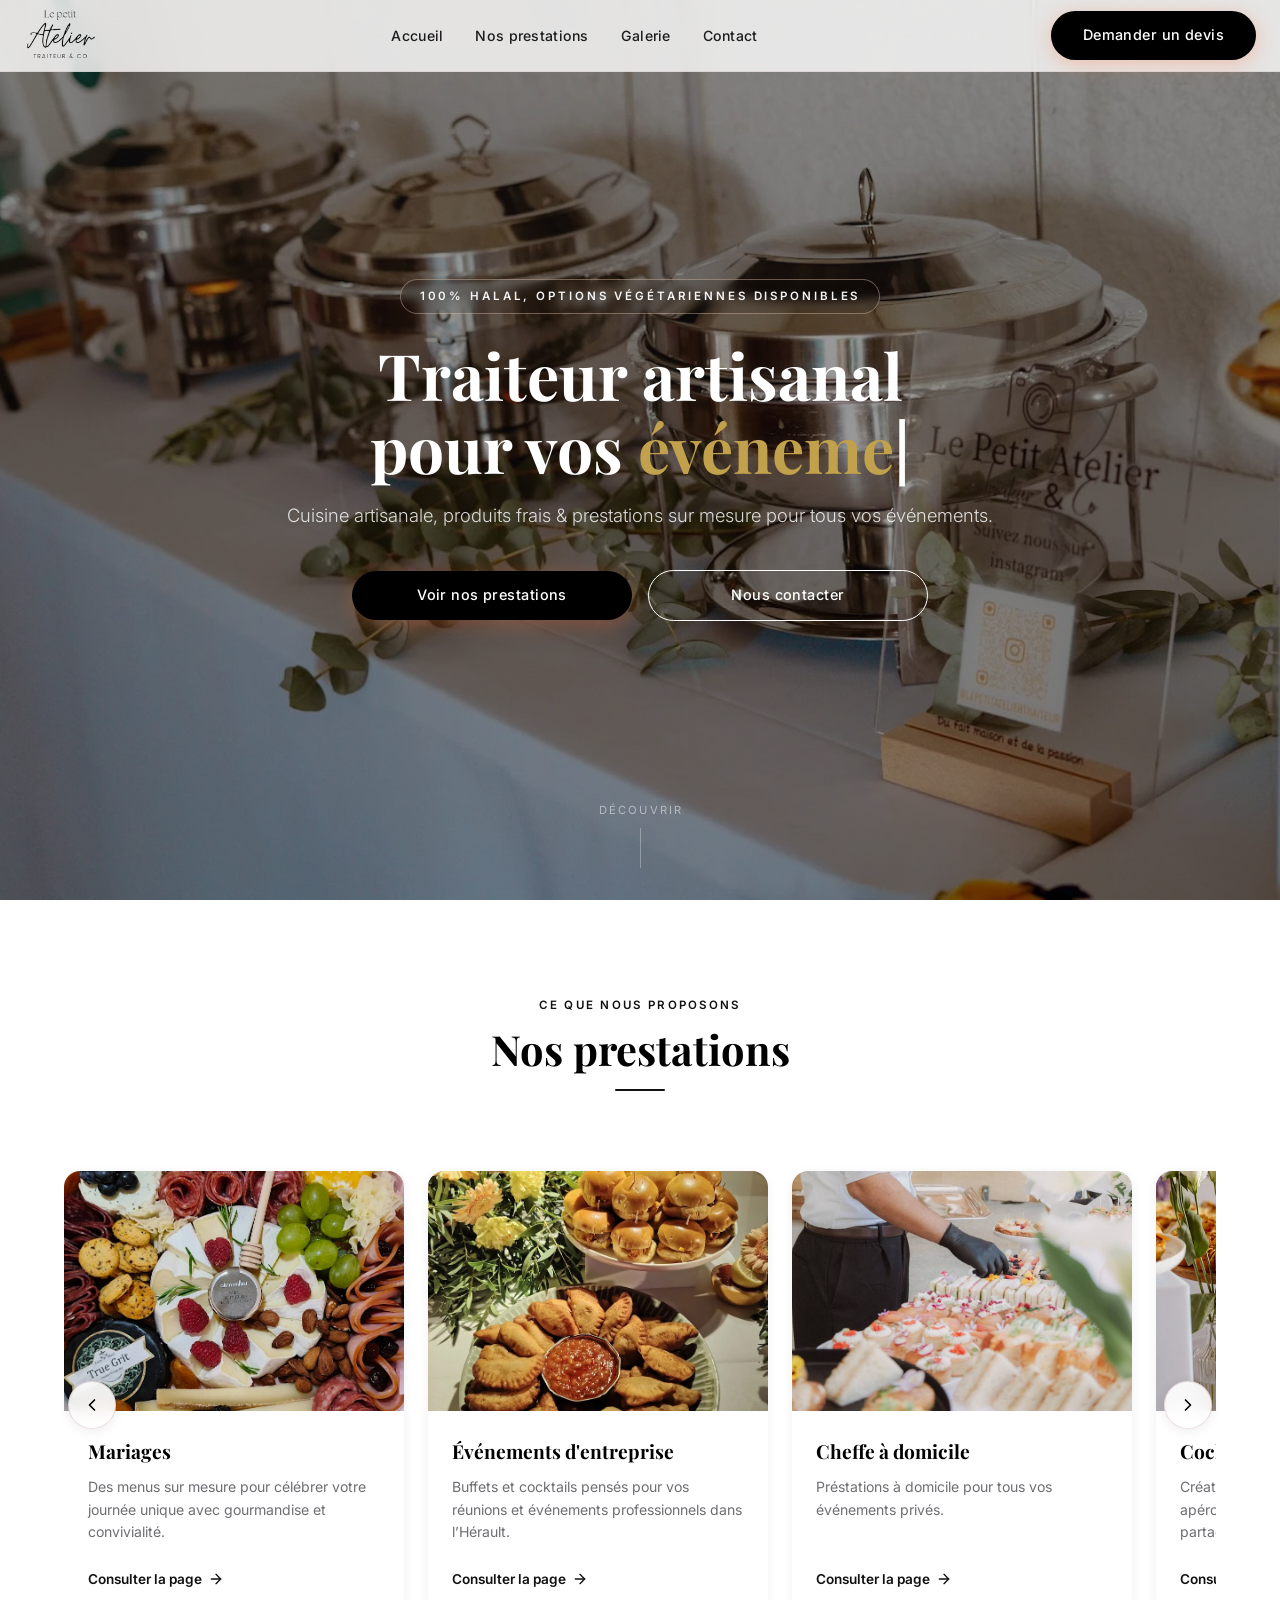
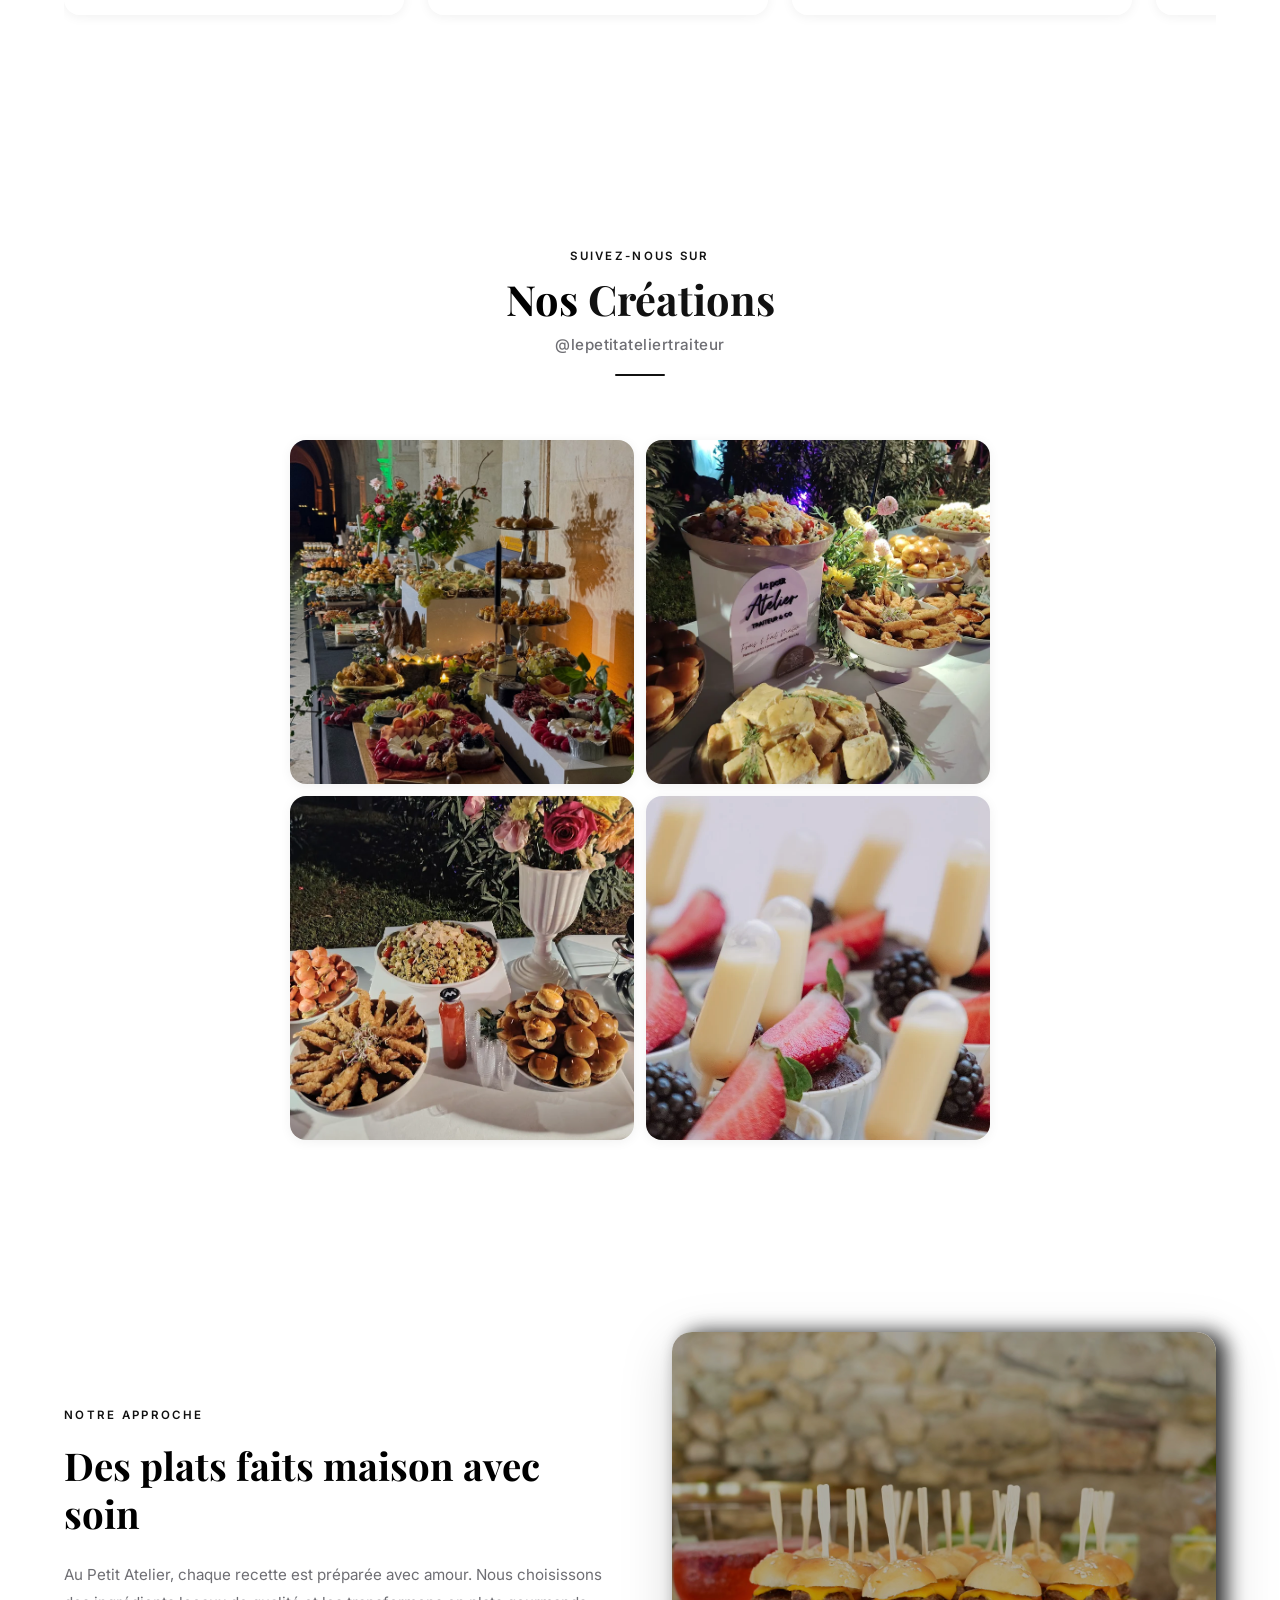
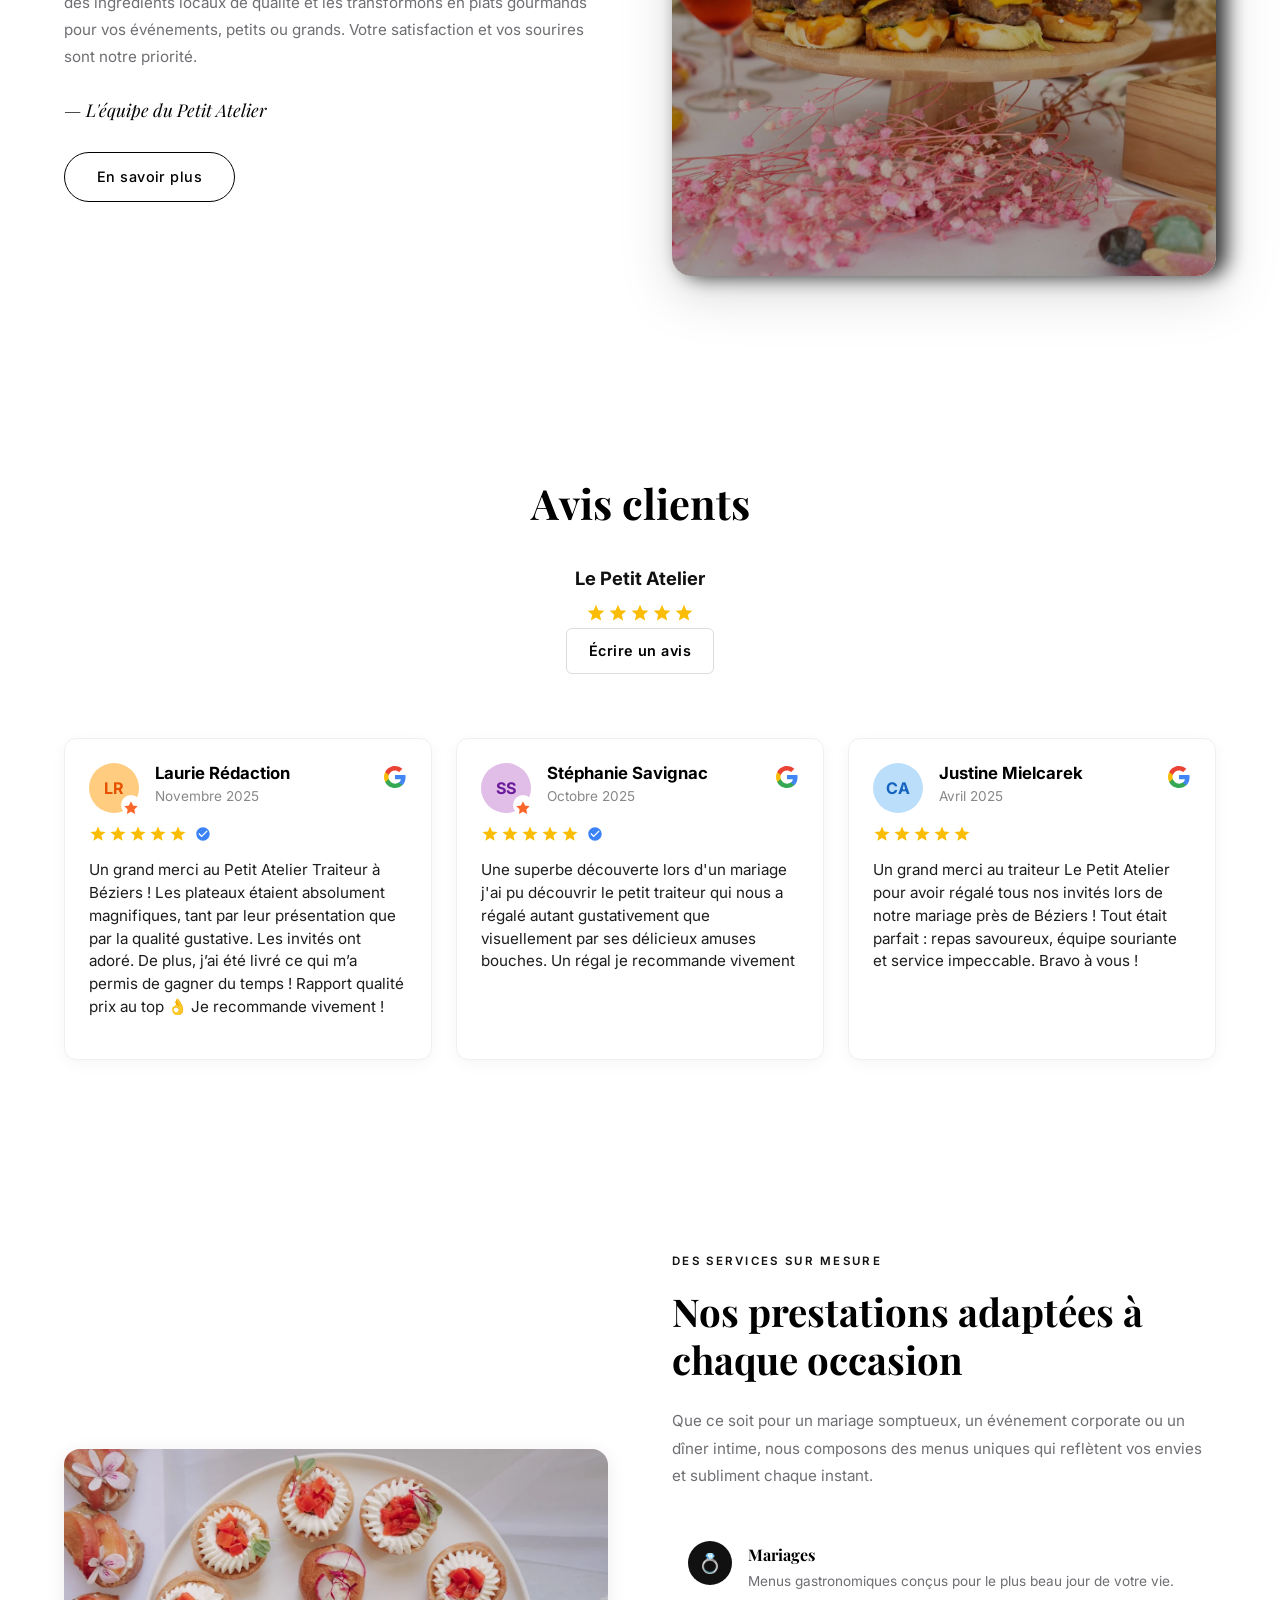
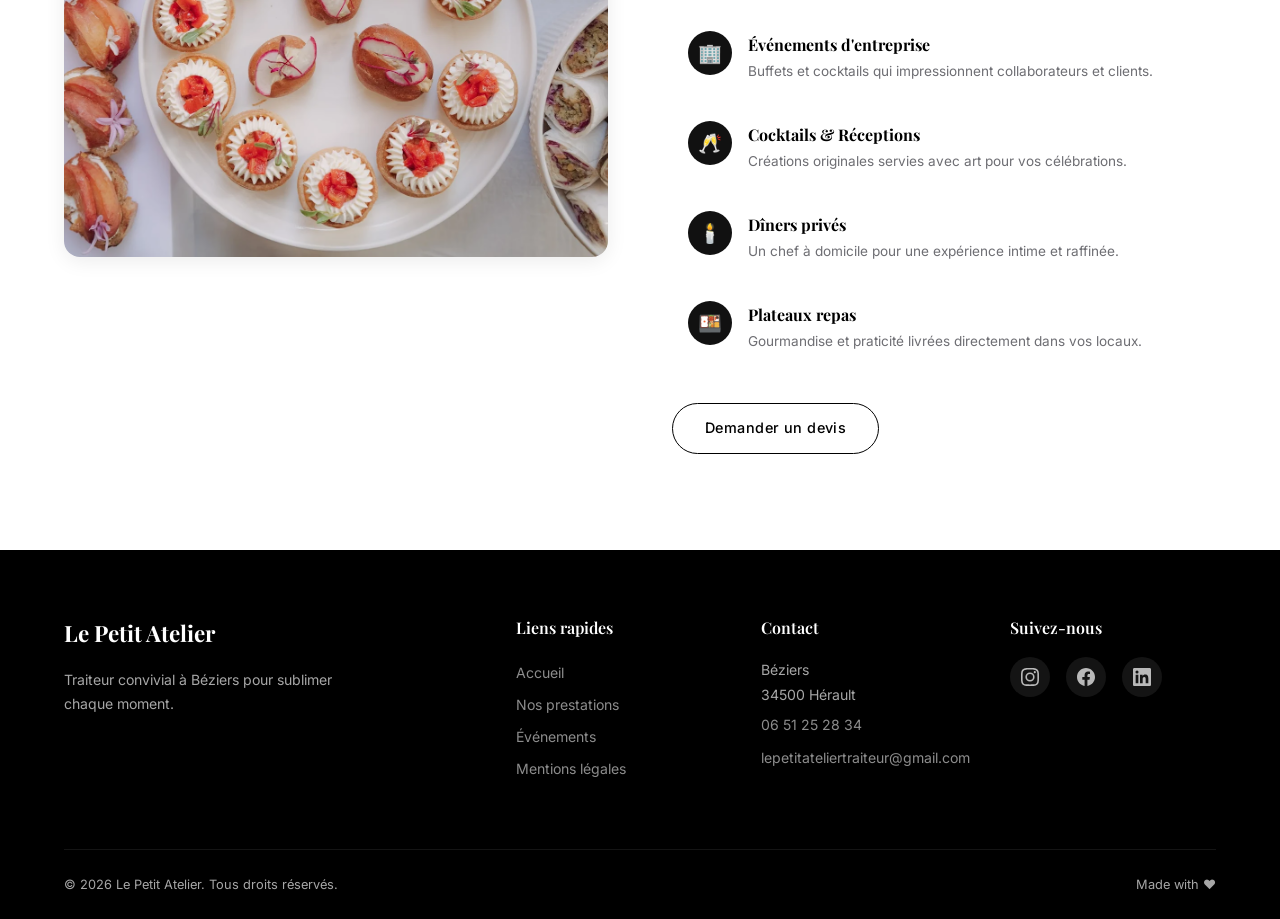
==== index.html @ d2f47cc3 "Add files via upload" ====
<!DOCTYPE html>
<html lang="fr">

<head>
  <meta charset="UTF-8">
  <meta name="viewport" content="width=device-width, initial-scale=1.0">

  <!-- SEO -->
  <title>Le Petit Atelier — Traiteur à Béziers</title>
<meta name="description"
  content="Le Petit Atelier, traiteur à Béziers. Événements, plateaux repas, buffets et créations artisanales pour particuliers et professionnels.">
  <meta name="theme-color" content="#600e1a">

  <!-- Google Fonts -->
  <link rel="preconnect" href="https://fonts.googleapis.com">
  <link rel="preconnect" href="https://fonts.gstatic.com" crossorigin>
  <link
    href="https://fonts.googleapis.com/css2?family=Inter:wght@300;400;500;600;700&family=Playfair+Display:ital,wght@0,400;0,600;0,700;1,400&display=swap"
    rel="stylesheet">

  <!-- Stylesheet -->
  <link rel="stylesheet" href="styles.css">
</head>

<body data-page="index">

  <!-- ═══════════════════════════════════════════════════════
       NAVBAR
       ═══════════════════════════════════════════════════════ -->
  <nav class="navbar" id="navbar">
    <div class="navbar__inner">

      <!-- Logo -->
       <a href="index.html" class="navbar__logo">
        <img src="assets/images/logo.png" alt="Le petit atelier" class="logo">        
       </a>
        

      <!-- Desktop Links -->
      <ul class="navbar__links">
        <li><a href="index.html" data-i18n="nav_accueil">Accueil</a></li>
        <li><a href="prestations.html" data-i18n="nav_prestations">Nos prestations</a></li>
        <li><a href="galerie.html" data-i18n="nav_evenements">Galerie</a></li>
        <li><a href="contact.html" data-i18n="nav_contact">Contact</a></li>
      </ul>

      <!-- Right side: lang toggle + CTA -->
      <div class="navbar__right">

        <!-- CTA (desktop only) -->
        <a href="devis.html" class="btn btn--primary navbar__cta" data-i18n="nav_cta">Demander un devis</a>

        <!-- Hamburger (mobile) -->
        <button class="hamburger" id="hamburger" aria-label="Menu">
          <span></span>
          <span></span>
          <span></span>
        </button>
      </div>
    </div>
  </nav>

  <!-- Mobile menu overlay -->
  <div class="mobile-menu" id="mobileMenu">
    <a href="index.html" data-i18n="nav_accueil">Accueil</a>
    <a href="prestations.html" data-i18n="nav_prestations">Nos prestations</a>
    <a href="galerie.html" data-i18n="nav_evenements">Galerie</a>
    <a href="contact.html" data-i18n="nav_contact">Contact</a>
    <a href="devis.html" class="btn btn--primary" data-i18n="nav_cta">Demander un devis</a>
  </div>


  <!-- ═══════════════════════════════════════════════════════
       HERO SECTION
       ═══════════════════════════════════════════════════════ -->
  <section class="hero" id="hero">
    <!-- Background image -->
    <div class="hero__bg">
      <img src="assets/images/hero.png" alt="Gastronomie haut de gamme" loading="eager">
    </div>

    <!-- Overlay -->
    <div class="hero__overlay"></div>



    <!-- Content -->
    <div class="hero__content">
      <div class="hero__badge">100% Halal, Options végétariennes disponibles</div>
      <h1 class="hero__title">
        <span data-i18n="hero_title_prefix">Traiteur artisanal<br>pour vos</span>
        <span class="typewriter"></span>
      </h1>

      <p class="hero__subtitle" data-i18n="hero_subtitle">
        Cuisine artisanale, produits frais & prestations sur mesure pour tous vos événements.
      </p>

      <div class="hero__buttons">
        <a href="#prestations" class="btn btn--primary" data-i18n="hero_btn1">Voir nos prestations</a>
        <a href="#" class="btn btn--outline" data-i18n="hero_btn2">Nous contacter</a>
      </div>
    </div>

    <!-- Scroll indicator -->
    <div class="hero__scroll">
      <span data-i18n="hero_scroll">Découvrir</span>
      <div class="hero__scroll-line"></div>
    </div>
  </section>


  <!-- ═══════════════════════════════════════════════════════
       PRESTATIONS — CARROUSEL
       ═══════════════════════════════════════════════════════ -->
  <section class="prestations" id="prestations">
    <div class="container">

      <div class="section-header reveal">
        <span class="section-header__label" data-i18n="prest_label">Ce que nous proposons</span>
        <h2 class="section-header__title" data-i18n="prest_title">Nos prestations</h2>
        <div class="section-header__line"></div>
      </div>

      <div class="carousel reveal">

        <!-- Navigation arrows (desktop) -->
        <button class="carousel__arrow carousel__arrow--left" id="carouselPrev" aria-label="Précédent">
          <svg viewBox="0 0 24 24" fill="none" stroke="currentColor" stroke-width="2" stroke-linecap="round"
            stroke-linejoin="round">
            <path d="m15 18-6-6 6-6" />
          </svg>
        </button>
        <button class="carousel__arrow carousel__arrow--right" id="carouselNext" aria-label="Suivant">
          <svg viewBox="0 0 24 24" fill="none" stroke="currentColor" stroke-width="2" stroke-linecap="round"
            stroke-linejoin="round">
            <path d="m9 18 6-6-6-6" />
          </svg>
        </button>

        <div class="carousel__track">

<!-- Card 1: Mariages -->
<article class="card">
  <div class="card__image">
    <img src="assets/images/card-mariages.png" alt="Traiteur mariage à Béziers" loading="lazy">
  </div>
  <div class="card__body">
    <h3 class="card__title" data-i18n="card1_title">Mariages</h3>
    <p class="card__text" data-i18n="card1_text">
      Des menus sur mesure pour célébrer votre journée unique avec gourmandise et convivialité.
    </p>
    <a href="#" class="card__link" data-i18n="card_btn">
      Consulter la page
      <svg viewBox="0 0 24 24" fill="none" stroke="currentColor" stroke-width="2" stroke-linecap="round"
        stroke-linejoin="round">
        <path d="M5 12h14" />
        <path d="m12 5 7 7-7 7" />
      </svg>
    </a>
  </div>
</article>

<!-- Card 2: Événements d'entreprise -->
<article class="card">
  <div class="card__image">
    <img src="assets/images/card-entreprise.png" alt="Événements pro à Béziers" loading="lazy">
  </div>
  <div class="card__body">
    <h3 class="card__title" data-i18n="card2_title">Événements d'entreprise</h3>
    <p class="card__text" data-i18n="card2_text">
      Buffets et cocktails pensés pour vos réunions et événements professionnels dans l’Hérault.
    </p>
    <a href="#" class="card__link" data-i18n="card_btn">
      Consulter la page
      <svg viewBox="0 0 24 24" fill="none" stroke="currentColor" stroke-width="2" stroke-linecap="round"
        stroke-linejoin="round">
        <path d="M5 12h14" />
        <path d="m12 5 7 7-7 7" />
      </svg>
    </a>
  </div>
</article>

<article class="card">
  <div class="card__image">
    <img src="assets/images/card-domicile.png" alt="Cheffe à domicile" loading="lazy">
  </div>
  <div class="card__body">
    <h3 class="card__title">Cheffe à domicile</h3>
    <p class="card__text">
      Préstations à domicile pour tous vos événements privés.
    </p>
    <a href="#" class="card__link">
      Consulter la page
      <svg viewBox="0 0 24 24" fill="none" stroke="currentColor" stroke-width="2" stroke-linecap="round"
        stroke-linejoin="round">
        <path d="M5 12h14" />
        <path d="m12 5 7 7-7 7" />
      </svg>
    </a>
  </div>
</article>

<!-- Card 3: Cocktails & Réceptions -->
<article class="card">
  <div class="card__image">
    <img src="assets/images/card-cocktails.png" alt="Cocktails et réceptions Béziers" loading="lazy">
  </div>
  <div class="card__body">
    <h3 class="card__title" data-i18n="card3_title">Cocktails & Réceptions</h3>
    <p class="card__text" data-i18n="card3_text">
      Créations salées et sucrées pour vos apéros, réceptions ou soirées festives à partager.
    </p>
    <a href="#" class="card__link" data-i18n="card_btn">
      Consulter la page
      <svg viewBox="0 0 24 24" fill="none" stroke="currentColor" stroke-width="2" stroke-linecap="round"
        stroke-linejoin="round">
        <path d="M5 12h14" />
        <path d="m12 5 7 7-7 7" />
      </svg>
    </a>
  </div>
</article>

<!-- Card 4: Dîners privés -->
<article class="card">
  <div class="card__image">
    <img src="assets/images/card-diners.png" alt="Dîners privés Béziers" loading="lazy">
  </div>
  <div class="card__body">
    <h3 class="card__title" data-i18n="card4_title">Dîners privés</h3>
    <p class="card__text" data-i18n="card4_text">
      Des dîners sur mesure chez vous, préparés par nos chefs pour un moment gourmand et intimiste.
    </p>
    <a href="#" class="card__link" data-i18n="card_btn">
      Consulter la page
      <svg viewBox="0 0 24 24" fill="none" stroke="currentColor" stroke-width="2" stroke-linecap="round"
        stroke-linejoin="round">
        <path d="M5 12h14" />
        <path d="m12 5 7 7-7 7" />
      </svg>
    </a>
  </div>
</article>

<!-- Card 5: Plateaux repas -->
<article class="card">
  <div class="card__image">
    <img src="assets/images/card-plateaux.png" alt="Plateaux repas Béziers" loading="lazy">
  </div>
  <div class="card__body">
    <h3 class="card__title" data-i18n="card5_title">Plateaux repas</h3>
    <p class="card__text" data-i18n="card5_text">
      Plateaux gourmands livrés directement dans vos locaux, pratiques et savoureux pour tous vos repas.
    </p>
    <a href="#" class="card__link" data-i18n="card_btn">
      Consulter la page
      <svg viewBox="0 0 24 24" fill="none" stroke="currentColor" stroke-width="2" stroke-linecap="round"
        stroke-linejoin="round">
        <path d="M5 12h14" />
        <path d="m12 5 7 7-7 7" />
      </svg>
    </a>
  </div>
</article>

        </div><!-- /.carousel__track -->
      </div><!-- /.carousel -->

    </div>
  </section>


  <!-- ═══════════════════════════════════════════════════════
       GALERIE PRODUITS — Style Instagram
       ═══════════════════════════════════════════════════════ -->
  <section class="gallery" id="gallery">
    <div class="container">

      <div class="section-header reveal">
        <span class="section-header__label" data-i18n="gallery_label">Suivez-nous sur</span>
        <h2 class="section-header__title" data-i18n="gallery_title">Nos <span class="highlight">Créations</span></h2>
        <p class="gallery__handle" data-i18n="gallery_handle">@lepetitateliertraiteur</p>
        <div class="section-header__line"></div>
      </div>

      <div class="gallery__grid reveal">

        <div class="gallery__item">
          <img src="assets/images/gallery-1.png" alt="Création gastronomique — entrée raffinée" loading="lazy">
          <div class="gallery__overlay">
            <svg class="gallery__icon" viewBox="0 0 24 24" fill="none" stroke="currentColor" stroke-width="2"
              stroke-linecap="round" stroke-linejoin="round">
              <path d="M21 15v4a2 2 0 0 1-2 2H5a2 2 0 0 1-2-2v-4" />
              <polyline points="17 8 12 3 7 8" />
              <line x1="12" y1="3" x2="12" y2="15" />
            </svg>
          </div>
        </div>

        <div class="gallery__item">
          <img src="assets/images/gallery-2.png" alt="Buffet traiteur haut de gamme" loading="lazy">
          <div class="gallery__overlay">
            <svg class="gallery__icon" viewBox="0 0 24 24" fill="none" stroke="currentColor" stroke-width="2"
              stroke-linecap="round" stroke-linejoin="round">
              <path d="M21 15v4a2 2 0 0 1-2 2H5a2 2 0 0 1-2-2v-4" />
              <polyline points="17 8 12 3 7 8" />
              <line x1="12" y1="3" x2="12" y2="15" />
            </svg>
          </div>
        </div>

        <div class="gallery__item">
          <img src="assets/images/gallery-3.png" alt="Pâtisserie artisanale d'exception" loading="lazy">
          <div class="gallery__overlay">
            <svg class="gallery__icon" viewBox="0 0 24 24" fill="none" stroke="currentColor" stroke-width="2"
              stroke-linecap="round" stroke-linejoin="round">
              <path d="M21 15v4a2 2 0 0 1-2 2H5a2 2 0 0 1-2-2v-4" />
              <polyline points="17 8 12 3 7 8" />
              <line x1="12" y1="3" x2="12" y2="15" />
            </svg>
          </div>
        </div>

        <div class="gallery__item">
          <img src="assets/images/gallery-4.png" alt="Réception cocktail prestige" loading="lazy">
          <div class="gallery__overlay">
            <svg class="gallery__icon" viewBox="0 0 24 24" fill="none" stroke="currentColor" stroke-width="2"
              stroke-linecap="round" stroke-linejoin="round">
              <path d="M21 15v4a2 2 0 0 1-2 2H5a2 2 0 0 1-2-2v-4" />
              <polyline points="17 8 12 3 7 8" />
              <line x1="12" y1="3" x2="12" y2="15" />
            </svg>
          </div>
        </div>

      </div><!-- /.gallery__grid -->

    </div>
  </section>


  <!-- ═══════════════════════════════════════════════════════
       SAVOIR-FAIRE
       ═══════════════════════════════════════════════════════ -->
  <section class="savoir-faire" id="savoir-faire">
    <div class="container">
      <div class="savoir-faire__grid">

        <!-- Text column -->
        <div class="savoir-faire__text reveal">
          <span class="savoir-faire__label" data-i18n="sf_label">Notre approche</span>
          <h2 class="savoir-faire__title" data-i18n="sf_title">Des plats faits maison avec soin</h2>
          <p class="savoir-faire__desc" data-i18n="sf_desc">
                Au Petit Atelier, chaque recette est préparée avec amour. Nous choisissons des ingrédients locaux
                de qualité et les transformons en plats gourmands pour vos événements, petits ou grands. Votre satisfaction et vos
                sourires sont notre priorité.
          </p>
          <p class="savoir-faire__signature" data-i18n="sf_signature">— L'équipe du Petit Atelier</p>
          <br>
          <a href="#" class="btn btn--outline-dark" data-i18n="sf_btn">En savoir plus</a>
        </div>

        <!-- Image column -->
        <div class="savoir-faire__image reveal">
          <img src="assets/images/savoir-faire.png" alt="Chef en action" loading="lazy">
        </div>

      </div>
    </div>
  </section>


  <!-- ═══════════════════════════════════════════════════════
       AVIS CLIENTS — Trustindex Style
       ═══════════════════════════════════════════════════════ -->
  <section class="reviews" id="reviews">
    <div class="container">

      <div class="reviews__header reveal">
        <h2 class="reviews__title" data-i18n="reviews_title">Avis clients</h2>
        <div class="reviews__summary">
          <div class="reviews__brand" data-i18n="reviews_brand">Le Petit Atelier</div>
          <div class="reviews__stars">
            <svg viewBox="0 0 24 24" class="star">
              <path d="M12 17.27L18.18 21l-1.64-7.03L22 9.24l-7.19-.61L12 2 9.19 8.63 2 9.24l5.46 4.73L5.82 21z" />
            </svg>
            <svg viewBox="0 0 24 24" class="star">
              <path d="M12 17.27L18.18 21l-1.64-7.03L22 9.24l-7.19-.61L12 2 9.19 8.63 2 9.24l5.46 4.73L5.82 21z" />
            </svg>
            <svg viewBox="0 0 24 24" class="star">
              <path d="M12 17.27L18.18 21l-1.64-7.03L22 9.24l-7.19-.61L12 2 9.19 8.63 2 9.24l5.46 4.73L5.82 21z" />
            </svg>
            <svg viewBox="0 0 24 24" class="star">
              <path d="M12 17.27L18.18 21l-1.64-7.03L22 9.24l-7.19-.61L12 2 9.19 8.63 2 9.24l5.46 4.73L5.82 21z" />
            </svg>
            <svg viewBox="0 0 24 24" class="star">
              <path d="M12 17.27L18.18 21l-1.64-7.03L22 9.24l-7.19-.61L12 2 9.19 8.63 2 9.24l5.46 4.73L5.82 21z" />
            </svg>
          </div>
          <a href="https://search.google.com/local/writereview?placeid=ChIJ4euG1miDj24RF4-Cpw-s_hk" target="_blank"
            rel="noopener noreferrer" class="btn btn--outline-dark reviews__btn" data-i18n="reviews_write">Écrire un
            avis</a>
        </div>
      </div>

      <div class="reviews__grid">
        <!-- Card 1 -->
        <div class="reviews__card">
          <div class="reviews__card-top">
            <div class="reviews__avatar-wrap">
              <div class="reviews__avatar"
                style="background:#ffcc80;display:flex;align-items:center;justify-content:center;font-weight:bold;color:#e65100;">
                LR</div>
              <div class="reviews__avatar-badge">
                <svg viewBox="0 0 24 24" fill="#fb662b">
                  <path
                    d="M12 2l3.09 6.26L22 9.27l-5 4.87 1.18 6.88L12 17.77l-6.18 3.25L7 14.14 2 9.27l6.91-1.01L12 2z" />
                </svg>
              </div>
            </div>
            <div class="reviews__meta">
              <h3 class="reviews__name">Laurie Rédaction</h3>
              <span class="reviews__date" data-i18n="reviews_date">Novembre 2025</span>
            </div>
            <div class="reviews__google-icon">
              <svg viewBox="0 0 24 24" width="24" height="24" xmlns="http://www.w3.org/2000/svg">
                <path
                  d="M22.56 12.25c0-.78-.07-1.53-.2-2.25H12v4.26h5.92c-.26 1.37-1.04 2.53-2.21 3.31v2.77h3.57c2.08-1.92 3.28-4.74 3.28-8.09z"
                  fill="#4285F4" />
                <path
                  d="M12 23c2.97 0 5.46-.98 7.28-2.66l-3.57-2.77c-.98.66-2.23 1.06-3.71 1.06-2.86 0-5.29-1.93-6.16-4.53H2.18v2.84C3.99 20.53 7.7 23 12 23z"
                  fill="#34A853" />
                <path
                  d="M5.84 14.09c-.22-.66-.35-1.36-.35-2.09s.13-1.43.35-2.09V7.07H2.18C1.43 8.55 1 10.22 1 12s.43 3.45 1.18 4.93l2.85-2.22.81-.62z"
                  fill="#FBBC05" />
                <path
                  d="M12 5.38c1.62 0 3.06.56 4.21 1.64l3.15-3.15C17.45 2.09 14.97 1 12 1 7.7 1 3.99 3.47 2.18 7.07l3.66 2.84c.87-2.6 3.3-4.53 6.16-4.53z"
                  fill="#EA4335" />
              </svg>
            </div>
          </div>

          <div class="reviews__rating">
            <div class="reviews__stars">
              <svg viewBox="0 0 24 24" class="star">
                <path d="M12 17.27L18.18 21l-1.64-7.03L22 9.24l-7.19-.61L12 2 9.19 8.63 2 9.24l5.46 4.73L5.82 21z" />
              </svg>
              <svg viewBox="0 0 24 24" class="star">
                <path d="M12 17.27L18.18 21l-1.64-7.03L22 9.24l-7.19-.61L12 2 9.19 8.63 2 9.24l5.46 4.73L5.82 21z" />
              </svg>
              <svg viewBox="0 0 24 24" class="star">
                <path d="M12 17.27L18.18 21l-1.64-7.03L22 9.24l-7.19-.61L12 2 9.19 8.63 2 9.24l5.46 4.73L5.82 21z" />
              </svg>
              <svg viewBox="0 0 24 24" class="star">
                <path d="M12 17.27L18.18 21l-1.64-7.03L22 9.24l-7.19-.61L12 2 9.19 8.63 2 9.24l5.46 4.73L5.82 21z" />
              </svg>
              <svg viewBox="0 0 24 24" class="star">
                <path d="M12 17.27L18.18 21l-1.64-7.03L22 9.24l-7.19-.61L12 2 9.19 8.63 2 9.24l5.46 4.73L5.82 21z" />
              </svg>
            </div>
            <div class="reviews__verified">
              <svg viewBox="0 0 24 24" fill="#3b82f6" width="16" height="16">
                <path
                  d="M12 2C6.48 2 2 6.48 2 12s4.48 10 10 10 10-4.48 10-10S17.52 2 12 2zm-2 15l-5-5 1.41-1.41L10 14.17l7.59-7.59L19 8l-9 9z" />
              </svg>
            </div>
          </div>

          <p class="reviews__text" data-i18n="reviews_text">
Un grand merci au Petit Atelier Traiteur à Béziers ! Les plateaux étaient absolument magnifiques, tant par leur présentation que par la qualité gustative. Les invités ont adoré. De plus, j’ai été livré ce qui m’a permis de gagner du temps ! Rapport qualité prix au top 👌 Je recommande vivement !
          </p>
        </div>

        <!-- Card 2 -->
        <div class="reviews__card" style="transition-delay: 0.1s;">
          <div class="reviews__card-top">
            <div class="reviews__avatar-wrap">
              <div class="reviews__avatar"
                style="background:#e1bee7;display:flex;align-items:center;justify-content:center;font-weight:bold;color:#6a1b9a;">
                SS</div>
              <div class="reviews__avatar-badge">
                <svg viewBox="0 0 24 24" fill="#fb662b">
                  <path
                    d="M12 2l3.09 6.26L22 9.27l-5 4.87 1.18 6.88L12 17.77l-6.18 3.25L7 14.14 2 9.27l6.91-1.01L12 2z" />
                </svg>
              </div>
            </div>
            <div class="reviews__meta">
              <h3 class="reviews__name">Stéphanie Savignac</h3>
              <span class="reviews__date" data-i18n="reviews_date2">Octobre 2025</span>
            </div>
            <div class="reviews__google-icon">
              <svg viewBox="0 0 24 24" width="24" height="24" xmlns="http://www.w3.org/2000/svg">
                <path
                  d="M22.56 12.25c0-.78-.07-1.53-.2-2.25H12v4.26h5.92c-.26 1.37-1.04 2.53-2.21 3.31v2.77h3.57c2.08-1.92 3.28-4.74 3.28-8.09z"
                  fill="#4285F4" />
                <path
                  d="M12 23c2.97 0 5.46-.98 7.28-2.66l-3.57-2.77c-.98.66-2.23 1.06-3.71 1.06-2.86 0-5.29-1.93-6.16-4.53H2.18v2.84C3.99 20.53 7.7 23 12 23z"
                  fill="#34A853" />
                <path
                  d="M5.84 14.09c-.22-.66-.35-1.36-.35-2.09s.13-1.43.35-2.09V7.07H2.18C1.43 8.55 1 10.22 1 12s.43 3.45 1.18 4.93l2.85-2.22.81-.62z"
                  fill="#FBBC05" />
                <path
                  d="M12 5.38c1.62 0 3.06.56 4.21 1.64l3.15-3.15C17.45 2.09 14.97 1 12 1 7.7 1 3.99 3.47 2.18 7.07l3.66 2.84c.87-2.6 3.3-4.53 6.16-4.53z"
                  fill="#EA4335" />
              </svg>
            </div>
          </div>

          <div class="reviews__rating">
            <div class="reviews__stars">
              <svg viewBox="0 0 24 24" class="star">
                <path d="M12 17.27L18.18 21l-1.64-7.03L22 9.24l-7.19-.61L12 2 9.19 8.63 2 9.24l5.46 4.73L5.82 21z" />
              </svg>
              <svg viewBox="0 0 24 24" class="star">
                <path d="M12 17.27L18.18 21l-1.64-7.03L22 9.24l-7.19-.61L12 2 9.19 8.63 2 9.24l5.46 4.73L5.82 21z" />
              </svg>
              <svg viewBox="0 0 24 24" class="star">
                <path d="M12 17.27L18.18 21l-1.64-7.03L22 9.24l-7.19-.61L12 2 9.19 8.63 2 9.24l5.46 4.73L5.82 21z" />
              </svg>
              <svg viewBox="0 0 24 24" class="star">
                <path d="M12 17.27L18.18 21l-1.64-7.03L22 9.24l-7.19-.61L12 2 9.19 8.63 2 9.24l5.46 4.73L5.82 21z" />
              </svg>
              <svg viewBox="0 0 24 24" class="star">
                <path d="M12 17.27L18.18 21l-1.64-7.03L22 9.24l-7.19-.61L12 2 9.19 8.63 2 9.24l5.46 4.73L5.82 21z" />
              </svg>
            </div>
            <div class="reviews__verified">
              <svg viewBox="0 0 24 24" fill="#3b82f6" width="16" height="16">
                <path
                  d="M12 2C6.48 2 2 6.48 2 12s4.48 10 10 10 10-4.48 10-10S17.52 2 12 2zm-2 15l-5-5 1.41-1.41L10 14.17l7.59-7.59L19 8l-9 9z" />
              </svg>
            </div>
          </div>

          <p class="reviews__text" data-i18n="reviews_text2">
Une superbe découverte lors d'un mariage j'ai pu découvrir le petit traiteur qui nous a régalé autant gustativement que visuellement par ses délicieux amuses bouches. Un régal je recommande vivement
          </p>
        </div>

        <!-- Card 3 -->
        <div class="reviews__card" style="transition-delay: 0.2s;">
          <div class="reviews__card-top">
            <div class="reviews__avatar-wrap">
              <div class="reviews__avatar"
                style="background:#bbdefb;display:flex;align-items:center;justify-content:center;font-weight:bold;color:#1565c0;">
                CA</div>
            </div>
            <div class="reviews__meta">
              <h3 class="reviews__name">Justine Mielcarek</h3>
              <span class="reviews__date" data-i18n="reviews_date3">Avril 2025</span>
            </div>
            <div class="reviews__google-icon">
              <svg viewBox="0 0 24 24" width="24" height="24" xmlns="http://www.w3.org/2000/svg">
                <path
                  d="M22.56 12.25c0-.78-.07-1.53-.2-2.25H12v4.26h5.92c-.26 1.37-1.04 2.53-2.21 3.31v2.77h3.57c2.08-1.92 3.28-4.74 3.28-8.09z"
                  fill="#4285F4" />
                <path
                  d="M12 23c2.97 0 5.46-.98 7.28-2.66l-3.57-2.77c-.98.66-2.23 1.06-3.71 1.06-2.86 0-5.29-1.93-6.16-4.53H2.18v2.84C3.99 20.53 7.7 23 12 23z"
                  fill="#34A853" />
                <path
                  d="M5.84 14.09c-.22-.66-.35-1.36-.35-2.09s.13-1.43.35-2.09V7.07H2.18C1.43 8.55 1 10.22 1 12s.43 3.45 1.18 4.93l2.85-2.22.81-.62z"
                  fill="#FBBC05" />
                <path
                  d="M12 5.38c1.62 0 3.06.56 4.21 1.64l3.15-3.15C17.45 2.09 14.97 1 12 1 7.7 1 3.99 3.47 2.18 7.07l3.66 2.84c.87-2.6 3.3-4.53 6.16-4.53z"
                  fill="#EA4335" />
              </svg>
            </div>
          </div>

          <div class="reviews__rating">
            <div class="reviews__stars">
              <svg viewBox="0 0 24 24" class="star">
                <path d="M12 17.27L18.18 21l-1.64-7.03L22 9.24l-7.19-.61L12 2 9.19 8.63 2 9.24l5.46 4.73L5.82 21z" />
              </svg>
              <svg viewBox="0 0 24 24" class="star">
                <path d="M12 17.27L18.18 21l-1.64-7.03L22 9.24l-7.19-.61L12 2 9.19 8.63 2 9.24l5.46 4.73L5.82 21z" />
              </svg>
              <svg viewBox="0 0 24 24" class="star">
                <path d="M12 17.27L18.18 21l-1.64-7.03L22 9.24l-7.19-.61L12 2 9.19 8.63 2 9.24l5.46 4.73L5.82 21z" />
              </svg>
              <svg viewBox="0 0 24 24" class="star">
                <path d="M12 17.27L18.18 21l-1.64-7.03L22 9.24l-7.19-.61L12 2 9.19 8.63 2 9.24l5.46 4.73L5.82 21z" />
              </svg>
              <svg viewBox="0 0 24 24" class="star">
                <path d="M12 17.27L18.18 21l-1.64-7.03L22 9.24l-7.19-.61L12 2 9.19 8.63 2 9.24l5.46 4.73L5.82 21z" />
              </svg>
            </div>
          </div>

          <p class="reviews__text" data-i18n="reviews_text3">
            Un grand merci au traiteur Le Petit Atelier pour avoir régalé tous nos invités lors de notre mariage près de Béziers !
Tout était parfait : repas savoureux, équipe souriante et service impeccable. Bravo à vous !
          </p>
        </div>
      </div>

    </div>

    </div>
  </section>


  <!-- ═══════════════════════════════════════════════════════
       NOS PRESTATIONS — Section détaillée
       ═══════════════════════════════════════════════════════ -->
  <section class="prestations-detail" id="prestations-detail">
    <div class="container">
      <div class="prestations-detail__grid">

        <!-- Image column (left on desktop) -->
        <div class="prestations-detail__image reveal">
          <img src="assets/images/prestations-overview.png" alt="Vue d'ensemble de nos prestations traiteur"
            loading="lazy">
        </div>

        <!-- Text column (right on desktop) -->
        <div class="prestations-detail__text reveal">
          <span class="prestations-detail__label" data-i18n="pd_label">Des services sur mesure</span>
          <h2 class="prestations-detail__title" data-i18n="pd_title">Nos prestations adaptées à chaque occasion</h2>
          <p class="prestations-detail__desc" data-i18n="pd_desc">
            Que ce soit pour un mariage somptueux, un événement corporate ou un dîner intime, nous composons des menus
            uniques qui reflètent vos envies et subliment chaque instant.
          </p>

          <ul class="prestations-detail__list">
            <li class="prestations-detail__item">
              <span class="prestations-detail__icon">💍</span>
              <div>
                <strong data-i18n="pd_item1_title">Mariages</strong>
                <p data-i18n="pd_item1_text">Menus gastronomiques conçus pour le plus beau jour de votre vie.</p>
              </div>
            </li>
            <li class="prestations-detail__item">
              <span class="prestations-detail__icon">🏢</span>
              <div>
                <strong data-i18n="pd_item2_title">Événements d'entreprise</strong>
                <p data-i18n="pd_item2_text">Buffets et cocktails qui impressionnent collaborateurs et clients.</p>
              </div>
            </li>
            <li class="prestations-detail__item">
              <span class="prestations-detail__icon">🥂</span>
              <div>
                <strong data-i18n="pd_item3_title">Cocktails & Réceptions</strong>
                <p data-i18n="pd_item3_text">Créations originales servies avec art pour vos célébrations.</p>
              </div>
            </li>
            <li class="prestations-detail__item">
              <span class="prestations-detail__icon">🕯️</span>
              <div>
                <strong data-i18n="pd_item4_title">Dîners privés</strong>
                <p data-i18n="pd_item4_text">Un chef à domicile pour une expérience intime et raffinée.</p>
              </div>
            </li>
            <li class="prestations-detail__item">
              <span class="prestations-detail__icon">🍱</span>
              <div>
                <strong data-i18n="pd_item5_title">Plateaux repas</strong>
                <p data-i18n="pd_item5_text">Gourmandise et praticité livrées directement dans vos locaux.</p>
              </div>
            </li>
          </ul>

          <a href="devis.html" class="btn btn--outline-dark" data-i18n="pd_btn">Demander un devis</a>
        </div>

      </div>
    </div>
  </section>


  <!-- ═══════════════════════════════════════════════════════
       FOOTER
       ═══════════════════════════════════════════════════════ -->
  <footer class="footer">
    <div class="container">

      <div class="footer__grid">

        <!-- Brand -->
        <div class="footer__brand">
          <div class="footer__logo">Le Petit Atelier</div>
          <p data-i18n="footer_desc">Traiteur convivial à Béziers pour sublimer chaque moment.</p>
        </div>

        <!-- Links -->
        <div class="footer__col">
          <h4 data-i18n="footer_h_links">Liens rapides</h4>
          <a href="#" data-i18n="footer_link1">Accueil</a>
          <a href="#" data-i18n="footer_link2">Nos prestations</a>
          <a href="#" data-i18n="footer_link3">Événements</a>
          <a href="#" data-i18n="footer_link4">Mentions légales</a>
        </div>

        <!-- Contact -->
        <div class="footer__col">
          <h4 data-i18n="footer_h_contact">Contact</h4>
          <p data-i18n="footer_addr">Béziers<br>34500 Hérault</p>
          <p><a href="tel:+33651252834" data-i18n="footer_phone">06 51 25 28 34</a></p>
          <p><a href="mailto:lepetitateliertraiteur@gmail.com" data-i18n="footer_email">lepetitateliertraiteur@gmail.com</a></p>
        </div>

        <!-- Socials -->
        <div class="footer__col">
          <h4 data-i18n="footer_h_social">Suivez-nous</h4>
          <div class="footer__socials">
            <!-- Instagram -->
            <a href="#" class="footer__social" aria-label="Instagram">
              <svg viewBox="0 0 24 24">
                <path
                  d="M12 2.163c3.204 0 3.584.012 4.85.07 3.252.148 4.771 1.691 4.919 4.919.058 1.265.069 1.645.069 4.849 0 3.205-.012 3.584-.069 4.849-.149 3.225-1.664 4.771-4.919 4.919-1.266.058-1.644.07-4.85.07-3.204 0-3.584-.012-4.849-.07-3.26-.149-4.771-1.699-4.919-4.92-.058-1.265-.07-1.644-.07-4.849 0-3.204.013-3.583.07-4.849.149-3.227 1.664-4.771 4.919-4.919 1.266-.057 1.645-.069 4.849-.069zM12 0C8.741 0 8.333.014 7.053.072 2.695.272.273 2.69.073 7.052.014 8.333 0 8.741 0 12c0 3.259.014 3.668.072 4.948.2 4.358 2.618 6.78 6.98 6.98C8.333 23.986 8.741 24 12 24c3.259 0 3.668-.014 4.948-.072 4.354-.2 6.782-2.618 6.979-6.98.059-1.28.073-1.689.073-4.948 0-3.259-.014-3.667-.072-4.947-.196-4.354-2.617-6.78-6.979-6.98C15.668.014 15.259 0 12 0zm0 5.838a6.162 6.162 0 100 12.324 6.162 6.162 0 000-12.324zM12 16a4 4 0 110-8 4 4 0 010 8zm6.406-11.845a1.44 1.44 0 100 2.881 1.44 1.44 0 000-2.881z" />
              </svg>
            </a>
            <!-- Facebook -->
            <a href="#" class="footer__social" aria-label="Facebook">
              <svg viewBox="0 0 24 24">
                <path
                  d="M24 12.073c0-6.627-5.373-12-12-12s-12 5.373-12 12c0 5.99 4.388 10.954 10.125 11.854v-8.385H7.078v-3.47h3.047V9.43c0-3.007 1.792-4.669 4.533-4.669 1.312 0 2.686.235 2.686.235v2.953H15.83c-1.491 0-1.956.925-1.956 1.874v2.25h3.328l-.532 3.47h-2.796v8.385C19.612 23.027 24 18.062 24 12.073z" />
              </svg>
            </a>
            <!-- LinkedIn -->
            <a href="#" class="footer__social" aria-label="LinkedIn">
              <svg viewBox="0 0 24 24">
                <path
                  d="M20.447 20.452h-3.554v-5.569c0-1.328-.027-3.037-1.852-3.037-1.853 0-2.136 1.445-2.136 2.939v5.667H9.351V9h3.414v1.561h.046c.477-.9 1.637-1.85 3.37-1.85 3.601 0 4.267 2.37 4.267 5.455v6.286zM5.337 7.433a2.062 2.062 0 01-2.063-2.065 2.064 2.064 0 112.063 2.065zm1.782 13.019H3.555V9h3.564v11.452zM22.225 0H1.771C.792 0 0 .774 0 1.729v20.542C0 23.227.792 24 1.771 24h20.451C23.2 24 24 23.227 24 22.271V1.729C24 .774 23.2 0 22.222 0h.003z" />
              </svg>
            </a>
          </div>
        </div>

      </div>

      <!-- Bottom bar -->
      <div class="footer__bottom">
        <p data-i18n="footer_copy">© 2026 Le Petit Atelier. Tous droits réservés.</p>
        <p>Made with ♥</p>
      </div>

    </div>
  </footer>


  <!-- JavaScript -->
  <script src="script.js"></script>
</body>

</html>
---- styles.css ----
:root {
    /* Colors — Apple style */
    --accent: #111111;
    --btn: #000000;
    --primary-hover: #333333;

    --white: #ffffff;
    --dark: #000000;

    --text: #1d1d1f;
    --text-light: #6e6e73;

    --bg: #ffffff;
    --bg-light: #f5f5f7;

    --navbar: rgba(255, 255, 255, 0.8);
    --navbar-muted: rgba(255, 255, 255, 0.6);
    --nav-text: #1d1d1f;

    --contrast: rgba(0, 0, 0, 0.4);

    --gold: rgb(194, 161, 76);

    /* Tu peux garder ça si utilisé ailleurs */
    --shewem: #000000;
    --perle: #ffffff;
    --brume: #d2d2d7;
    --heritage: #f5f5f7;

    /* Typography */
    --font-serif: 'Playfair Display', Georgia, serif;
    --font-sans: 'Inter', -apple-system, BlinkMacSystemFont, 'Segoe UI', sans-serif;

    /* Spacing & misc (inchangé) */
    --space-xs: 0.5rem;
    --space-sm: 1rem;
    --space-md: 1.5rem;
    --space-lg: 2.5rem;
    --space-xl: 4rem;
    --space-2xl: 6rem;

    --radius: 8px;
    --radius-lg: 16px;

    --shadow: 0 2px 12px rgba(0, 0, 0, 0.06);
    --shadow-md: 0 4px 20px rgba(0, 0, 0, 0.08);
    --shadow-lg: 0 8px 30px rgba(0, 0, 0, 0.10);

    --transition: 0.3s ease;
    --navbar-h: 72px;
}

/* ── Reset & Base ─────────────────────────────────────────── */
*,
*::before,
*::after {
    margin: 0;
    padding: 0;
    box-sizing: border-box;
}

html {
    scroll-behavior: smooth;
    font-size: 16px;
    -webkit-font-smoothing: antialiased;
    -moz-osx-font-smoothing: grayscale;
    min-height: 100vh;
    width: 100%;
    overflow-x: hidden;
}

body {
    font-family: var(--font-sans);
    color: var(--text);
    background-color:var(--bg);
    line-height: 1.7;
    overflow-x: hidden;
    box-sizing: border-box;
    width: 100%;
    margin: 0;
}

img {
    display: block;
    max-width: 100%;
    height: auto;
}

a {
    text-decoration: none;
    color: inherit;
    transition: color var(--transition);
}

ul {
    list-style: none;
}

/* ── Utility ──────────────────────────────────────────────── */
.container {
    width: 100%;
    max-width: 1200px;
    margin: 0 auto;
    padding: 0 var(--space-md);
}

/* ── Buttons ──────────────────────────────────────────────── */
.btn {
    display: inline-flex;
    align-items: center;
    justify-content: center;
    gap: 0.5rem;
    padding: 0.75rem 2rem;
    border: none;
    border-radius: 50px;
    font-family: var(--font-sans);
    font-size: 0.9rem;
    font-weight: 500;
    letter-spacing: 0.03em;
    cursor: pointer;
    transition: all var(--transition);
    white-space: nowrap;
}

.btn--primary {
    background: var(--btn);
    color: var(--white);
    box-shadow: 0 4px 20px rgba(251, 102, 43, 0.3);
}

.btn--primary:hover {
    background: var(--primary-hover);
    color: var(--white);
    transform: translateY(-2px);
    box-shadow: 0 6px 28px rgba(251, 102, 43, 0.4);
}

.btn--outline {
    background: transparent;
    color: var(--white);
    border: 1.5px solid var(--white);
}

.btn--outline:hover {
    background: var(--white);
    color: var(--shewem);
    transform: translateY(-2px);
}

.btn--outline-dark {
    background: transparent;
    color: var(--shewem);
    border: 1.5px solid var(--shewem);
}

.btn--outline-dark:hover {
    background: var(--shewem);
    color: var(--white);
    transform: translateY(-2px);
}

.btn--white {
    background: var(--white);
    color: var(--shewem);
}

.btn--white:hover {
    background: var(--perle);
    transform: translateY(-2px);
    box-shadow: 0 6px 28px rgba(0, 0, 0, 0.12);
}

/* ── NAVBAR ───────────────────────────────────────────────── */
.navbar {
    position: fixed;
    top: 0;
    left: 0;
    width: 100%;
    height: var(--navbar-h);
    z-index: 1000;
    background: var(--navbar);
    backdrop-filter: blur(16px);
    -webkit-backdrop-filter: blur(16px);
    border-bottom: 1px solid rgba(96, 14, 26, 0.06);
    transition: background var(--transition), box-shadow var(--transition);
}

.navbar.scrolled {
    box-shadow: var(--shadow);
    background: var(--navbar-muted);
}

.navbar__inner {
    display: flex;
    align-items: center;
    justify-content: space-between;
    height: 100%;
    max-width: 1300px;
    margin: 0 auto;
    padding: 0 var(--space-md);
    position: relative;
}

/* Logo */
.navbar__logo {
    display: flex;
    align-items: center;
    padding: 0;
    height: var(--navbar-h);
    transition: 0.3s;
    /* Use full navbar height without overflowing */
    position: absolute;
    left: 50%;
    transform: translateX(-50%);
    color: var(--white);
}

.navbar__logo:hover {
    transform: scale(1.05);
    color: var(--accent);
}

.logo {
    height: 80%;
}

/* Nav links */
.navbar__links {
    display: none;
    gap: 2rem;
    align-items: center;
}

.navbar__links a {
    font-size: 0.88rem;
    font-weight: 500;
    color: var(--nav-text);
    position: relative;
    padding: 0.25rem 0;
    letter-spacing: 0.02em;
}

.navbar__links a::after {
    content: '';
    position: absolute;
    bottom: 0;
    left: 0;
    width: 0;
    height: 2px;
    background: var(--accent);
    transition: width var(--transition);
}

.navbar__links a:hover::after {
    width: 100%;
}

.navbar__links a:hover {
    filter: brightness(150%);
}

/* Right side */
.navbar__right {
    display: flex;
    align-items: center;
    gap: var(--space-sm);
    margin-left: auto;
}

/* Language toggle in navbar (hidden on mobile) */
.navbar__right .lang-toggle {
    display: none;
}

/* Language toggle */
.lang-toggle {
    display: flex;
    align-items: center;
    background: var(--heritage);
    border-radius: 50px;
    padding: 3px;
    gap: 0;
    cursor: pointer;
    overflow: hidden;
}

.lang-toggle__btn {
    padding: 0.3rem 0.7rem;
    font-size: 0.75rem;
    font-weight: 600;
    border: none;
    background: transparent;
    color: var(--text-light);
    border-radius: 50px;
    cursor: pointer;
    transition: all var(--transition);
    font-family: var(--font-sans);
    letter-spacing: 0.05em;
}

.lang-toggle__btn.active {
    background: var(--white);
    color: var(--shewem);
    box-shadow: 0 1px 6px rgba(0, 0, 0, 0.08);
}

/* CTA button in navbar */
.navbar__cta {
    display: none;
}

/* Hamburger */
.hamburger {
    display: flex;
    flex-direction: column;
    gap: 5px;
    cursor: pointer;
    background: none;
    border: none;
    padding: 4px;
    z-index: 1001;
}

.hamburger span {
    display: block;
    width: 24px;
    height: 2px;
    background: var(--shewem);
    border-radius: 2px;
    transition: all var(--transition);
}

.hamburger.active span:nth-child(1) {
    transform: translateY(7px) rotate(45deg);
}

.hamburger.active span:nth-child(2) {
    opacity: 0;
    transform: scaleX(0);
}

.hamburger.active span:nth-child(3) {
    transform: translateY(-7px) rotate(-45deg);
}

/* Mobile menu overlay */
.mobile-menu {
    position: fixed;
    top: 0;
    right: -100%;
    width: 100%;
    height: 100vh;
    height: 100dvh;
    background: var(--perle);
    z-index: 999;
    display: flex;
    flex-direction: column;
    align-items: center;
    justify-content: center;
    gap: 2rem;
    transition: right 0.5s cubic-bezier(0.77, 0, 0.175, 1);
}

.mobile-menu.open {
    right: 0;
}

.mobile-menu a {
    font-family: var(--font-serif);
    font-size: 1.6rem;
    font-weight: 600;
    position: relative;
}

.mobile-menu a:not(.btn--primary) {
    padding: 0.3rem 0;    
    color: var(--shewem);
}

.mobile-menu a::after {
    content: '';
    position: absolute;
    bottom: 0;
    left: 50%;
    transform: translateX(-50%);
    width: 0;
    height: 2px;
    background: var(--accent);
    transition: width var(--transition);
}

.mobile-menu a:hover::after {
    width: 100%;
}

/* Language toggle inside mobile menu */
.mobile-menu .lang-toggle {
    margin-bottom: 2rem;
    transform: scale(1.15);
}

/* ── HERO ─────────────────────────────────────────────────── */
.hero {
    position: relative;
    min-height: 100vh;
    min-height: 100dvh;
    display: flex;
    align-items: center;
    justify-content: center;
    overflow: hidden;
}

.hero__bg {
    position: absolute;
    inset: 0;
    z-index: 0;
}

.hero__bg img {
    width: 100%;
    height: 100%;
    object-fit: cover;
}

.hero__overlay {
    position: absolute;
    inset: 0;
    background: linear-gradient(to bottom,
            rgba(26, 26, 26, 0.45) 0%,
            var(--contrast));
    z-index: 1;
}

.hero__content {
    position: relative;
    z-index: 2;
    text-align: center;
    padding: var(--space-lg) var(--space-md);
    max-width: 780px;
}

.hero__badge {
    display: inline-block;
    font-size: 0.72rem;
    font-weight: 600;
    letter-spacing: 0.25em;
    text-transform: uppercase;
    color: var(--heritage);
    border: 1px solid rgba(235, 202, 180, 0.4);
    padding: 0.4rem 1.2rem;
    border-radius: 50px;
    margin-bottom: var(--space-md);
    animation: fadeInDown 0.8s ease-out both;
    backdrop-filter: blur(4px);
    background-color: hsla(0, 0%, 0%, 0.1);
}

.hero__title {
    font-family: var(--font-serif);
    font-size: clamp(2.2rem, 5.5vw, 4rem);
    font-weight: 700;
    color: var(--white);
    line-height: 1.15;
    margin-bottom: var(--space-sm);
    animation: fadeInUp 0.9s 0.15s ease-out both;
}

/* Typewriter effect cursor */
.typewriter {
    color: var(--gold);
    /* the color of the writing text */
}

.typewriter::after {
    content: "|";
    color: var(--white);
    animation: blink 1s step-end infinite;
}

.typewriter.stop-blinking::after {
    animation: none;
}

@keyframes blink {

    0%,
    100% {
        opacity: 1;
    }

    50% {
        opacity: 0;
    }
}

.hero__subtitle {
    font-size: clamp(0.95rem, 2vw, 1.15rem);
    color: rgba(255, 255, 255, 0.82);
    font-weight: 300;
    line-height: 1.6;
    margin-bottom: var(--space-lg);
    animation: fadeInUp 0.9s 0.3s ease-out both;
}

.hero__buttons {
    display: flex;
    flex-direction: column;
    gap: var(--space-sm);
    align-items: center;
    animation: fadeInUp 0.9s 0.45s ease-out both;
}

/* Scroll indicator */
.hero__scroll {
    position: absolute;
    bottom: 2rem;
    left: 0;
    width: 100%;
    z-index: 2;
    display: flex;
    flex-direction: column;
    align-items: center;
    gap: 0.5rem;
    animation: fadeInUp 1s 0.8s ease-out both;
}

.hero__scroll span {
    font-size: 0.7rem;
    text-transform: uppercase;
    letter-spacing: 0.2em;
    margin-right: -0.2em;
    /* Compense l'espacement sur la dernière lettre pour un centrage parfait */
    color: rgba(255, 255, 255, 0.5);
}

.hero__scroll-line {
    width: 1px;
    height: 40px;
    background: rgba(255, 255, 255, 0.3);
    position: relative;
    overflow: hidden;
}

.hero__scroll-line::after {
    content: '';
    position: absolute;
    top: -100%;
    left: 0;
    width: 100%;
    height: 100%;
    background: var(--accent);
    animation: scrollLine 2s ease-in-out infinite;
}

/* ── CAROUSEL / PRESTATIONS ──────────────────────────────── */
.prestations {
    padding: var(--space-2xl) 0;
    overflow: hidden;
}

.section-header {
    text-align: center;
    margin-bottom: var(--space-xl);
}

.section-header__label {
    font-size: 0.72rem;
    font-weight: 600;
    letter-spacing: 0.2em;
    text-transform: uppercase;
    color: var(--accent);
    margin-bottom: var(--space-xs);
    display: block;
}

.section-header__title {
    font-family: var(--font-serif);
    font-size: clamp(1.8rem, 4vw, 2.6rem);
    color: var(--shewem);
    font-weight: 700;
    line-height: 1.2;
    margin-bottom: var(--space-xs);
}

.section-header__line {
    width: 50px;
    height: 2px;
    background: var(--accent);
    margin: var(--space-sm) auto 0;
    border-radius: 2px;
}

/* Carousel track */
.carousel {
    position: relative;
}

/* Carousel navigation arrows — hidden on mobile, visible on desktop */
.carousel__arrow {
    display: none;
    /* hidden on mobile */
    position: absolute;
    top: 50%;
    transform: translateY(-50%);
    z-index: 10;
    width: 48px;
    height: 48px;
    border-radius: 50%;
    border: 1.5px solid rgba(96, 14, 26, 0.12);
    background: rgba(255, 255, 255, 0.9);
    backdrop-filter: blur(8px);
    -webkit-backdrop-filter: blur(8px);
    cursor: pointer;
    align-items: center;
    justify-content: center;
    box-shadow: 0 2px 12px rgba(0, 0, 0, 0.08);
    transition: all var(--transition);
}

.carousel__arrow svg {
    width: 20px;
    height: 20px;
    stroke: var(--shewem);
    transition: stroke var(--transition);
}

.carousel__arrow:hover {
    background: var(--shewem);
    border-color: var(--shewem);
    box-shadow: 0 4px 20px rgba(96, 14, 26, 0.25);
    transform: translateY(-50%) scale(1.08);
}

.carousel__arrow:hover svg {
    stroke: var(--white);
}

.carousel__arrow:active {
    transform: translateY(-50%) scale(0.96);
}

.carousel__arrow--left {
    left: 4px;
}

.carousel__arrow--right {
    right: 4px;
}

/* Disabled state when at start/end of track */
.carousel__arrow.disabled {
    opacity: 0.3;
    pointer-events: none;
}

.carousel__track {
    display: flex;
    gap: var(--space-md);
    overflow-x: auto;
    scroll-snap-type: x mandatory;
    -webkit-overflow-scrolling: touch;
    padding: var(--space-sm) var(--space-md) var(--space-lg);
    scrollbar-width: none;
}

.carousel__track::-webkit-scrollbar {
    display: none;
}

/* Individual card */
.card {
    flex: 0 0 280px;
    scroll-snap-align: start;
    background: var(--white);
    border-radius: var(--radius-lg);
    overflow: hidden;
    box-shadow: var(--shadow);
    transition: transform var(--transition), box-shadow var(--transition);
    display: flex;
    flex-direction: column;
}

.card:hover {
    transform: translateY(-6px);
    box-shadow: var(--shadow-lg);
}

.card__image {
    width: 100%;
    height: 200px;
    overflow: hidden;
}

.card__image img {
    width: 100%;
    height: 100%;
    object-fit: cover;
    transition: transform 0.6s ease;
}

.card:hover .card__image img {
    transform: scale(1.06);
}

.card__body {
    padding: var(--space-md);
    display: flex;
    flex-direction: column;
    flex: 1;
    background-color: var(--white);
}

.card__title {
    font-family: var(--font-serif);
    font-size: 1.2rem;
    color: var(--shewem);
    font-weight: 700;
    margin-bottom: 0.5rem;
}

.card__text {
    font-size: 0.88rem;
    color: var(--text-light);
    line-height: 1.6;
    margin-bottom: var(--space-md);
    flex: 1;
}

.card__link {
    display: inline-flex;
    align-items: center;
    gap: 0.4rem;
    font-size: 0.85rem;
    font-weight: 600;
    color: var(--accent);
    transition: gap var(--transition), color var(--transition);
    background: none;
    border: none;
    width: fit-content;
    cursor: pointer;
}

.card__link:hover {
    gap: 0.7rem;
    color: var(--shewem);
}

.card__link svg {
    width: 16px;
    height: 16px;
    transition: transform var(--transition);
}

.card__link:hover svg {
    transform: translateX(3px);
}

/* ── SAVOIR-FAIRE ─────────────────────────────────────────── */
.savoir-faire {
    padding: var(--space-2xl) 0;
    background: var(--bg);
}

.savoir-faire__grid {
    display: grid;
    grid-template-columns: 1fr;
    gap: var(--space-xl);
    align-items: center;
}

.savoir-faire__text {
    order: 2;
}

.savoir-faire__label {
    font-size: 0.72rem;
    font-weight: 600;
    letter-spacing: 0.2em;
    text-transform: uppercase;
    color: var(--accent);
    margin-bottom: var(--space-sm);
    display: block;
}

.savoir-faire__title {
    font-family: var(--font-serif);
    font-size: clamp(1.8rem, 4vw, 2.4rem);
    color: var(--shewem);
    font-weight: 700;
    line-height: 1.25;
    margin-bottom: var(--space-md);
}

.savoir-faire__desc {
    font-size: 0.95rem;
    color: var(--text-light);
    line-height: 1.8;
    margin-bottom: var(--space-md);
}

.savoir-faire__signature {
    font-family: var(--font-serif);
    font-size: 1.1rem;
    color: var(--shewem);
    font-style: italic;
}

.savoir-faire__image {
    order: 1;
    display: flex;
    align-items: flex-end;
    /* since it's a portrait cutout, typically it should sit at the bottom */
    justify-content: center;
}

.savoir-faire__image img {
    max-width: 100%;
    height: auto;
    object-fit: contain;
    filter: drop-shadow(0 15px 25px rgba(0, 0, 0, 0.15)) brightness(70%);
    transition: transform 0.6s ease;
    border-radius: 20px;
    box-shadow: 10px 0 20px hsla(0, 0%, 0%, 0.8);
}

.savoir-faire__image:hover img {
    transform: scale(1.03);
}

/* ── REVIEWS (Trustindex Style) ───────────────────────────── */
.reviews {
    padding: var(--space-2xl) 0;
    background: var(--bg);
    text-align: center;
}

.reviews__header {
    margin-bottom: var(--space-xl);
}

.reviews__title {
    font-family: var(--font-serif);
    font-size: clamp(2rem, 4vw, 2.6rem);
    color: var(--shewem);
    font-weight: 700;
    margin-bottom: var(--space-md);
}

.reviews__summary {
    display: flex;
    flex-direction: column;
    align-items: center;
    gap: 0.35rem;
}

.reviews__brand {
    font-weight: 700;
    font-size: 1.15rem;
    color: var(--accent);
    margin-bottom: 0.2rem;
}

.reviews__stars {
    display: flex;
    gap: 2px;
}

.star {
    width: 20px;
    height: 20px;
    fill: #fbbc04;
    /* Google star gold */
}

.reviews__count {
    color: var(--text-light);
    font-size: 0.95rem;
    margin-bottom: var(--space-sm);
}

.reviews__btn {
    padding: 0.6rem 1.4rem;
    font-size: 0.9rem;
    font-weight: 600;
    border: 1px solid #dcdcdc;
    border-radius: 6px;
    color: var(--shewem);
    display: inline-block;
    transition: all var(--transition);
    background: transparent;
}

.reviews__btn:hover {
    border-color: var(--shewem);
    color: var(--shewem);
    background: rgba(96, 14, 26, 0.02);
}

.reviews__grid {
    display: flex;
    overflow-x: auto;
    scroll-snap-type: x mandatory;
    scrollbar-width: none;
    /* Firefox */
    -ms-overflow-style: none;
    /* IE/Edge */
    gap: var(--space-md);
    margin-top: var(--space-lg);
    padding-bottom: var(--space-md);
}

.reviews__grid::-webkit-scrollbar {
    display: none;
    /* WebKit */
}

.reviews__card {
    background: var(--white);
    border: 1px solid #f0f0f0;
    border-radius: 12px;
    padding: var(--space-md);
    box-shadow: 0 4px 16px rgba(0, 0, 0, 0.04);
    text-align: left;
    display: flex;
    flex-direction: column;
    flex: 0 0 85%;
    max-width: 380px;
    scroll-snap-align: center;
}

.reviews__card-top {
    display: flex;
    align-items: flex-start;
    gap: 1rem;
    margin-bottom: 0.75rem;
}

.reviews__avatar-wrap {
    position: relative;
    width: 50px;
    height: 50px;
    flex-shrink: 0;
}

.reviews__avatar {
    width: 100%;
    height: 100%;
    border-radius: 50%;
    object-fit: cover;
    background: #e2e8f0;
}

.reviews__avatar-badge {
    position: absolute;
    bottom: -2px;
    right: -2px;
    width: 20px;
    height: 20px;
    background: var(--white);
    border-radius: 50%;
    padding: 2px;
}

.reviews__avatar-badge svg {
    width: 100%;
    height: 100%;
}

.reviews__meta {
    flex: 1;
    display: flex;
    flex-direction: column;
}

.reviews__name {
    font-size: 1.05rem;
    font-weight: 700;
    color: var(--dark);
    margin: 0;
    line-height: 1.2;
}

.reviews__date {
    font-size: 0.85rem;
    color: #888;
    margin-top: 2px;
}

.reviews__google-icon {
    flex-shrink: 0;
    margin-top: 2px;
}

.reviews__rating {
    display: flex;
    align-items: center;
    gap: 0.5rem;
    margin-bottom: 1rem;
}

.reviews__rating .star {
    width: 18px;
    height: 18px;
}

.reviews__verified {
    display: flex;
    align-items: center;
    justify-content: center;
}

.reviews__text {
    font-size: 0.95rem;
    color: var(--text);
    line-height: 1.5;
    margin-bottom: 1rem;
    flex: 1;
}

.reviews__readmore {
    font-size: 0.9rem;
    color: #888;
    cursor: pointer;
    transition: color var(--transition);
    align-self: flex-start;
}

.reviews__readmore:hover {
    color: var(--dark);
    text-decoration: underline;
}

/* ── PRESTATIONS DETAIL SECTION ───────────────────────────── */
.prestations-detail {
    padding: var(--space-2xl) 0;
    background: var(--perle);
}

.prestations-detail__grid {
    display: grid;
    grid-template-columns: 1fr;
    gap: var(--space-xl);
    align-items: center;
}

.prestations-detail__image {
    border-radius: var(--radius-lg);
    overflow: hidden;
    box-shadow: var(--shadow-md);
    aspect-ratio: 4/3;
}

.prestations-detail__image img {
    width: 100%;
    height: 100%;
    object-fit: cover;
    transition: transform 0.6s ease;
}

.prestations-detail__image:hover img {
    transform: scale(1.03);
}

.prestations-detail__label {
    font-size: 0.72rem;
    font-weight: 600;
    letter-spacing: 0.2em;
    text-transform: uppercase;
    color: var(--accent);
    margin-bottom: var(--space-sm);
    display: block;
}

.prestations-detail__title {
    font-family: var(--font-serif);
    font-size: clamp(1.8rem, 4vw, 2.4rem);
    color: var(--shewem);
    font-weight: 700;
    line-height: 1.25;
    margin-bottom: var(--space-md);
}

.prestations-detail__desc {
    font-size: 0.95rem;
    color: var(--text-light);
    line-height: 1.8;
    margin-bottom: var(--space-lg);
}

/* Prestations list */
.prestations-detail__list {
    list-style: none;
    padding: 0;
    margin: 0 0 var(--space-lg) 0;
    display: flex;
    flex-direction: column;
    gap: var(--space-sm);
}

.prestations-detail__item {
    display: flex;
    align-items: flex-start;
    gap: var(--space-sm);
    padding: 0.75rem 1rem;
    border-radius: var(--radius);
    transition: background var(--transition);
}

.prestations-detail__item:hover {
    background: rgba(235, 202, 180, 0.25);
}

.prestations-detail__icon {
    flex-shrink: 0;
    width: 44px;
    height: 44px;
    border-radius: 50%;
    background: var(--accent);
    display: flex;
    align-items: center;
    justify-content: center;
    font-size: 1.2rem;
    line-height: 1;
    text-align: center;
}

.prestations-detail__item strong {
    display: block;
    font-family: var(--font-serif);
    font-size: 1rem;
    color: var(--shewem);
    font-weight: 700;
    margin-bottom: 0.15rem;
}

.prestations-detail__item p {
    font-size: 0.85rem;
    color: var(--text-light);
    line-height: 1.5;
    margin: 0;
}

/* ── GALLERY — Instagram-style grid ──────────────────────── */
.gallery {
    padding: var(--space-2xl) 0;
    background: var(--bg);
}

.gallery__handle {
    font-size: 0.95rem;
    font-weight: 500;
    color: var(--text-light);
    letter-spacing: 0.03em;
    margin-top: var(--space-xs);
}

.highlight {
    color: var(--accent);
}

.gallery__grid {
    display: grid;
    grid-template-columns: 1fr 1fr;
    gap: 12px;
    max-width: 700px;
    margin: 0 auto;
}

.gallery__item {
    position: relative;
    border-radius: var(--radius-lg);
    overflow: hidden;
    aspect-ratio: 1 / 1;
    cursor: pointer;
    box-shadow: var(--shadow);
    transition: transform var(--transition), box-shadow var(--transition);
}

.gallery__item:hover {
    transform: translateY(-4px) scale(1.02);
    box-shadow: var(--shadow-lg);
}

.gallery__item img {
    width: 100%;
    height: 100%;
    object-fit: cover;
    transition: transform 0.6s ease;
}

.gallery__item:hover img {
    transform: scale(1.08);
}

.gallery__overlay {
    position: absolute;
    inset: 0;
    background: linear-gradient(to bottom,
            rgba(96, 14, 26, 0.0) 0%,
            rgba(96, 14, 26, 0.45) 100%);
    opacity: 0;
    display: flex;
    align-items: center;
    justify-content: center;
    transition: opacity var(--transition);
}

.gallery__item:hover .gallery__overlay {
    opacity: 1;
}

.gallery__icon {
    width: 36px;
    height: 36px;
    stroke: var(--white);
    filter: drop-shadow(0 2px 8px rgba(0, 0, 0, 0.3));
    transition: transform var(--transition);
}

.gallery__item:hover .gallery__icon {
    transform: translateY(-2px);
}

/* ── FOOTER ───────────────────────────────────────────────── */
.footer {
    background: var(--dark);
    color: rgba(255, 255, 255, 0.65);
    padding: var(--space-xl) 0 var(--space-md);
}

.footer__grid {
    display: grid;
    grid-template-columns: 1fr;
    gap: var(--space-lg);
    margin-bottom: var(--space-xl);
}

.footer__brand .footer__logo {
    font-family: var(--font-serif);
    font-size: 1.4rem;
    color: var(--white);
    font-weight: 700;
    margin-bottom: var(--space-sm);
}

.footer__brand .footer__logo span {
    color: var(--accent);
}

.footer__brand p {
    font-size: 0.88rem;
    line-height: 1.7;
    max-width: 300px;
}

.footer__col h4 {
    font-family: var(--font-serif);
    font-size: 1rem;
    color: var(--white);
    margin-bottom: var(--space-sm);
    font-weight: 600;
}

.footer__col a {
    display: block;
    font-size: 0.88rem;
    color: rgba(255, 255, 255, 0.55);
    padding: 0.25rem 0;
    transition: color var(--transition), padding-left var(--transition);
}

.footer__col a:hover {
    color: var(--accent);
    padding-left: 4px;
}

.footer__col p {
    font-size: 0.88rem;
    line-height: 1.8;
}

/* Social icons */
.footer__socials {
    display: flex;
    gap: var(--space-sm);
    margin-top: var(--space-sm);
}

.footer__social {
    width: 40px;
    height: 40px;
    border-radius: 50%;
    background: rgba(255, 255, 255, 0.08);
    display: flex !important;
    align-items: center;
    justify-content: center;
    padding: 0;
    transition: all var(--transition);
}

.footer__social:hover {
    background: var(--accent);
    transform: translateY(-2px);
}

.footer__social svg {
    width: 18px;
    height: 18px;
    fill: rgba(255, 255, 255, 0.7);
    transition: fill var(--transition);
}

.footer__social:hover svg {
    fill: var(--white);
}

.footer__bottom {
    border-top: 1px solid rgba(255, 255, 255, 0.08);
    padding-top: var(--space-md);
    display: flex;
    flex-direction: column;
    align-items: center;
    gap: var(--space-xs);
    font-size: 0.8rem;
}

/* ── ANIMATIONS ───────────────────────────────────────────── */
@keyframes fadeInUp {
    from {
        opacity: 0;
        transform: translateY(30px);
    }

    to {
        opacity: 1;
        transform: translateY(0);
    }
}

@keyframes fadeInDown {
    from {
        opacity: 0;
        transform: translateY(-20px);
    }

    to {
        opacity: 1;
        transform: translateY(0);
    }
}

@keyframes scrollLine {
    0% {
        top: -100%;
    }

    50% {
        top: 100%;
    }

    100% {
        top: 100%;
    }
}

/* Reveal on scroll */
.reveal {
    opacity: 0;
    transform: translateY(40px);
    transition: opacity 0.8s ease, transform 0.8s ease;
}

.reveal.visible {
    opacity: 1;
    transform: translateY(0);
}

/* ── RESPONSIVE ───────────────────────────────────────────── */

/* Tablet (≥ 600px) */
@media (min-width: 600px) {
    .hero__buttons {
        flex-direction: row;
        justify-content: center;
    }

    .hero__buttons .btn {
        width: 280px;
    }

    .card {
        flex: 0 0 300px;
    }

    .footer__grid {
        grid-template-columns: repeat(2, 1fr);
    }
}

/* Desktop (≥ 900px) */
@media (min-width: 900px) {
    .navbar__links {
        display: flex;
    }

    .navbar__cta {
        display: inline-flex;
    }

    .navbar__logo {
        position: static;
        transform: none;
    }

    .navbar__logo-img {
        transform: scale(1.6);
        transform-origin: left center;
        object-position: left center;
    }

    .navbar__logo:hover .navbar__logo-img {
        transform: scale(1.65);
    }

    .navbar__right {
        margin-left: 0;
    }

    .navbar__right .lang-toggle {
        display: flex;
    }

    .hamburger {
        display: none;
    }

    .carousel__arrow {
        display: flex;
    }

    .card {
        flex: 0 0 320px;
    }

    .card__image {
        height: 220px;
    }

    .savoir-faire__grid {
        grid-template-columns: 1fr 1fr;
    }

    .savoir-faire__text {
        order: 1;
    }

    .savoir-faire__image {
        order: 2;
    }

    .prestations-detail__grid {
        grid-template-columns: 1fr 1fr;
    }

    .reviews__grid {
        display: grid;
        grid-template-columns: repeat(3, 1fr);
        overflow-x: visible;
        padding-bottom: 0;
    }

    .reviews__card {
        flex: auto;
        max-width: none;
    }

    .footer__grid {
        grid-template-columns: 2fr 1fr 1fr 1fr;
    }

    .footer__bottom {
        flex-direction: row;
        justify-content: space-between;
    }
}

/* Large desktop (≥ 1200px) */
@media (min-width: 1200px) {
    .card {
        flex: 0 0 340px;
    }

    .card__image {
        height: 240px;
    }
}

/* Devis page */
/* Devis variables ----------------------------------------------------------------- */

.devis__body {
    --accent: #000;
    --accent-hover: #333;

    --bg: #ffffff;
    --bg-light: #f5f5f7;
    --bg-dark: #ffffff;

    --text: #1d1d1f;
    --text-muted: #6e6e73;
}

.devis__body {
    min-height: 100vh;
    min-height: 100dvh;
}

.devis__page {
    background-color: var(--bg);
    display: flex;
    flex-direction: column;
    justify-content: center;
    align-items: center;
    height: 100%;
    width: 100%;
    margin-top: calc(var(--navbar-h) + 40px);
}

.devis__page h1 , .galerie h1{
    color: var(--accent);
}

.devis__page p , .galerie p {
    color: var(--text-light);
    margin-bottom: 60px;
}

.galerie > p {
    text-align: center;
}

.devis__card {
    background-color: var(--white);
    border: 1px solid var(--accent);
    border-radius: 40px;
    display: flex;
    flex-direction: row;
    justify-content: space-between;
    align-items: stretch;
    width: 85%;
    gap: 40px;
    box-sizing: border-box;
}

.devis__card > * {
    flex: 1;
    min-width: 0; /* 🔥 ULTRA IMPORTANT */
}

.devis__img-wrapper {
    height: auto;
    overflow: hidden;
    border-radius: inherit;
    border: inherit;
    border-top-right-radius: 0;
    border-bottom-right-radius: 0;
}

.devis__img {
    object-fit: cover;
    height: 100%;
    width: 100%;
}

.devis__card > * {
    flex: 1 1 0px;
}

.devis__form {
    display: flex;
    flex-direction: column;
    justify-content: center;
    gap: 20px;
    margin: 60px;
    margin-bottom: 200px;
}

.devis__form * {
    height: 2.2rem;
    font-size: 1rem;
    font-family: var(--font-sans);
    transition: var(--transition);
}

.devis__form *:not(.devis__submit):not(.range-wrapper *):not(.range-wrapper) {
    border: 1px solid var(--accent);
    border-radius: 8px;
    padding: 5px;
    background-color: var(--bg-light);    
}

.devis__form *:not(.devis__submit):not(.select-placeholder) {
    color: var(--text)
}

.devis__form *:not(.devis__submit)::placeholder {
    color: var(--text-muted);
}


.devis__submit {
    background-color: var(--accent);
    border-radius: 1.5rem;
    border: none;
    height: 3rem;
    cursor: pointer;
    color: var(--white);
}

.devis__submit:hover {
    background-color: var(--accent-hover);
}

.devis__textarea {
    white-space: pre-wrap;
    height: auto;
}

@media (max-width: 900px) {
    .devis__page {
        justify-content: flex-start;
    }
    .devis__card > * {
        flex: auto;
    }
    .devis__card {
        display: flex;
        flex-direction: column;
        justify-content: flex-start;
        align-items: stretch;
    }
    .devis__img-wrapper {
        width: 100%;
        height: 150px;
        border-top-right-radius: inherit;
        border-bottom-left-radius: 0;
    }
}

.people-range {
  max-width: 400px;
  font-family: sans-serif;
}

.range-wrapper {
    position: relative;
    display: flex;
    flex-direction: column;
    height: fit-content;
}

.range {
  display: flex;
  align-items: center;
  gap: 15px;
  background-color: var(--bg-light);
  border: 1px solid var(--accent);
  overflow: hidden;
  flex: 1 1 auto;
  border-radius: 8px;
}

.range * {
    background-color: var(--bg-light);
    padding: 0 10px;
    border-radius: 10px;
    box-sizing: border-box;
}

/* RESET */
input[type="range"] {
  -webkit-appearance: none;
  appearance: none;
  width: 100%;
  background: transparent;
  border: 0;
  display: block;
}

/* TRACK */
input[type="range"]::-webkit-slider-runnable-track {
  height: 6px;
  border-radius: 10px;
  background: #ddd;
}

/* THUMB */
input[type="range"]::-webkit-slider-thumb {
  -webkit-appearance: none;
  height: 18px;
  width: 18px;
  border-radius: 50%;
  background: #111;
  cursor: pointer;

  /* 🔥 LE FIX IMPORTANT */
  margin-top: -6px;
}

/* FIREFOX */
input[type="range"]::-moz-range-track {
  height: 6px;
  border-radius: 10px;
  background: #ddd;
}

input[type="range"]::-moz-range-thumb {
  height: 18px;
  width: 18px;
  border-radius: 50%;
  background: #111;
  cursor: pointer;
  border: none;
}

/* INPUT NUMBER */
#range-value {
  width: 80px;
  padding: 6px;
  font-weight: 600;
  font-size: .8rem;
  text-align: center;
  border-radius: 8px;
  border: none;
  position: relative;
  z-index: 2;
  color: transparent;
}

#range-value:focus {
  outline: none;
  border-color: #111;
}

#range-label {
    position: absolute;
    top: 50%;
    left: 50%;
    transform: translate(-50%, -50%);
    font-weight: 600;
    font-size: .8rem;
    z-index: 3;
    border: none;
    display: flex;
    align-items: center;
    background-color: transparent;
}

.input-people-wrapper {
    position: relative;
    display: flex;
    justify-content: center;
    align-items: center;
    border: none;
}

@media (max-width: 900px) {
    
}


/* FAQ */

.faq-section {
  max-width: 600px;
  margin: 40px auto;
  font-family: Arial, sans-serif;
}

.faq-section__title {
  text-align: center;
  margin-bottom: 20px;
  font-size: 2em;
  color: var(--text);
}

.faq-section__question {
  width: 100%;
  padding: 15px;
  background: var(--bg);
  border: 1px solid var(--accent);
  text-align: left;
  cursor: pointer;
  display: flex;
  justify-content: space-between;
  align-items: center;
  font-size: 1em;
  transition: background 0.2s;
  color: var(--text);
  margin-top: 10px;
  border-radius: 15px;
}

.faq-section__question:hover {
  background: var(--bg-light);
}

.faq-section__icon {
  transition: transform 0.3s;
}

.faq-section__answer {
  max-height: 0;
  overflow: hidden;
  padding: 0 15px;
  transition: max-height 0.3s ease, padding 0.3s ease;
  font-size: 0.95em;
  background: var(--bg-light);
}

.faq-section__item.active .faq-section__answer {
  max-height: 200px; /* ajustable selon la taille du contenu */
  padding: 15px;
}

.faq-section__item.active .faq-section__icon {
  transform: rotate(45deg);
}

.faq-section__icon {
    fill: var(--text);
    height: 1rem;
    width: 1rem;
}

/* Galeries */

.galerie {
  width: 100%;
  margin: auto;
  margin-top: calc(var(--navbar-h) + 20px);
  margin-bottom: 50px;
  background-color: var(--bg);
  display: flex;
  flex-direction: column;
  align-items: center;
  padding: 40px 0;
}

.galerie h2 {
    color: var(--accent);
    font-size: 1.3rem;
}

.galerie__grid:not(.active) {
    transform: scale(0);
    opacity: 0;
    height: 0;
    width: 0;
    translate: 0px 50px;
}

.galerie__grid.active {
    width: 100%;
    height: auto;
    column-width: 200px;
    column-gap: 16px;
    padding: 16px;
    transform: scale(1);
    opacity: 1;
    position: relative;
    translate: 0;
}

.galerie__grid {
    transition: opacity var(--transition), translate var(--transition);
}

.galerie__grid * {
    break-inside: avoid;
}

.galerie__img {
  width: 100%;
  margin-bottom: 16px;
  border-radius: 12px;
  display: block;
  break-inside: avoid;
}

.galerie__icon {
    fill: var(--accent);
    width: 1.3rem;
    height: 1.3rem;
    transition: 0.2s ease-out;
}

.galerie__titles.active .galerie__icon{
    transform: rotate(90deg);
}

.galerie__titles {
    display: flex;
    flex-direction: row;
    align-items: center;
    gap: 1rem;
    cursor: pointer;
    width: fit-content;
    justify-content: center;
}

.galerie__titles * {
    transition: var(--transition);
}

.galerie__titles:hover * {
    color: var(--nav-text);
}

.galerie__card-grid {
    width: 100%; 
    display: grid;
    grid-template-columns: repeat(auto-fit, clamp(250px, 40%, 900px));
    align-items: center;
    justify-content: space-around;
    gap: 40px;
}

.galerie__card-grid .card {
    height: min(450px, 90vh);
}

.galerie__popup {
    position: fixed;
    left: 50%;
    top: 50%;
    transform: translate(-50%, -50%);
    z-index: 100000;
    width: 90%;
    background-color: rgba(255, 255, 255, 0.5);
    backdrop-filter: blur(20px);
    display: none;
    height: 90vh;
    flex-direction: column;
    overflow-y: scroll;
    gap: 50px;
    padding: 10px;
    border-radius: var(--radius);
    border: 1px solid var(--accent);
    padding-bottom: 5vh;
}

.galerie__popup::-webkit-scrollbar {
    display: none;
}

.popup-close span:nth-child(1) {
    transform: translateY(7px) rotate(45deg);
}

.popup-close span:nth-child(2) {
    opacity: 0;
    transform: scaleX(0);
}

.popup-close span:nth-child(3) {
    transform: translateY(-7px) rotate(-45deg);
}

.popup-close span {
    display: block;
    width: 24px;
    height: 2px;
    background: var(--shewem);
    border-radius: 2px;
    transition: all var(--transition);
}

.popup-close {
    display: flex;
    flex-direction: column;
    gap: 5px;
    cursor: pointer;
    background: none;
    border: none;
    padding: 4px;
    z-index: 11;
    height: fit-content;
    margin-right: auto;
}

.galerie__dropdown-wrapper {
    display: flex;
    flex-direction: column;
    align-items: center;
    width: 100%;
}

.galerie__dropdown-wrapper:first-child {
    margin-top: 30px;
}

.close-wrapper {
    width: 100%;
    height: fit-content;
    position: relative;
    display: flex;
    align-items: center;
    justify-content: center;
    padding: 10px;
}

.prestations__link.card__link {
    margin-left: auto;
}

.select-placeholder {
  color: hsl(0, 0%, 30%);
}

.select-placeholder.valid {
  color: var(--text);
}

.prestations__page {
    overflow: hidden;
}
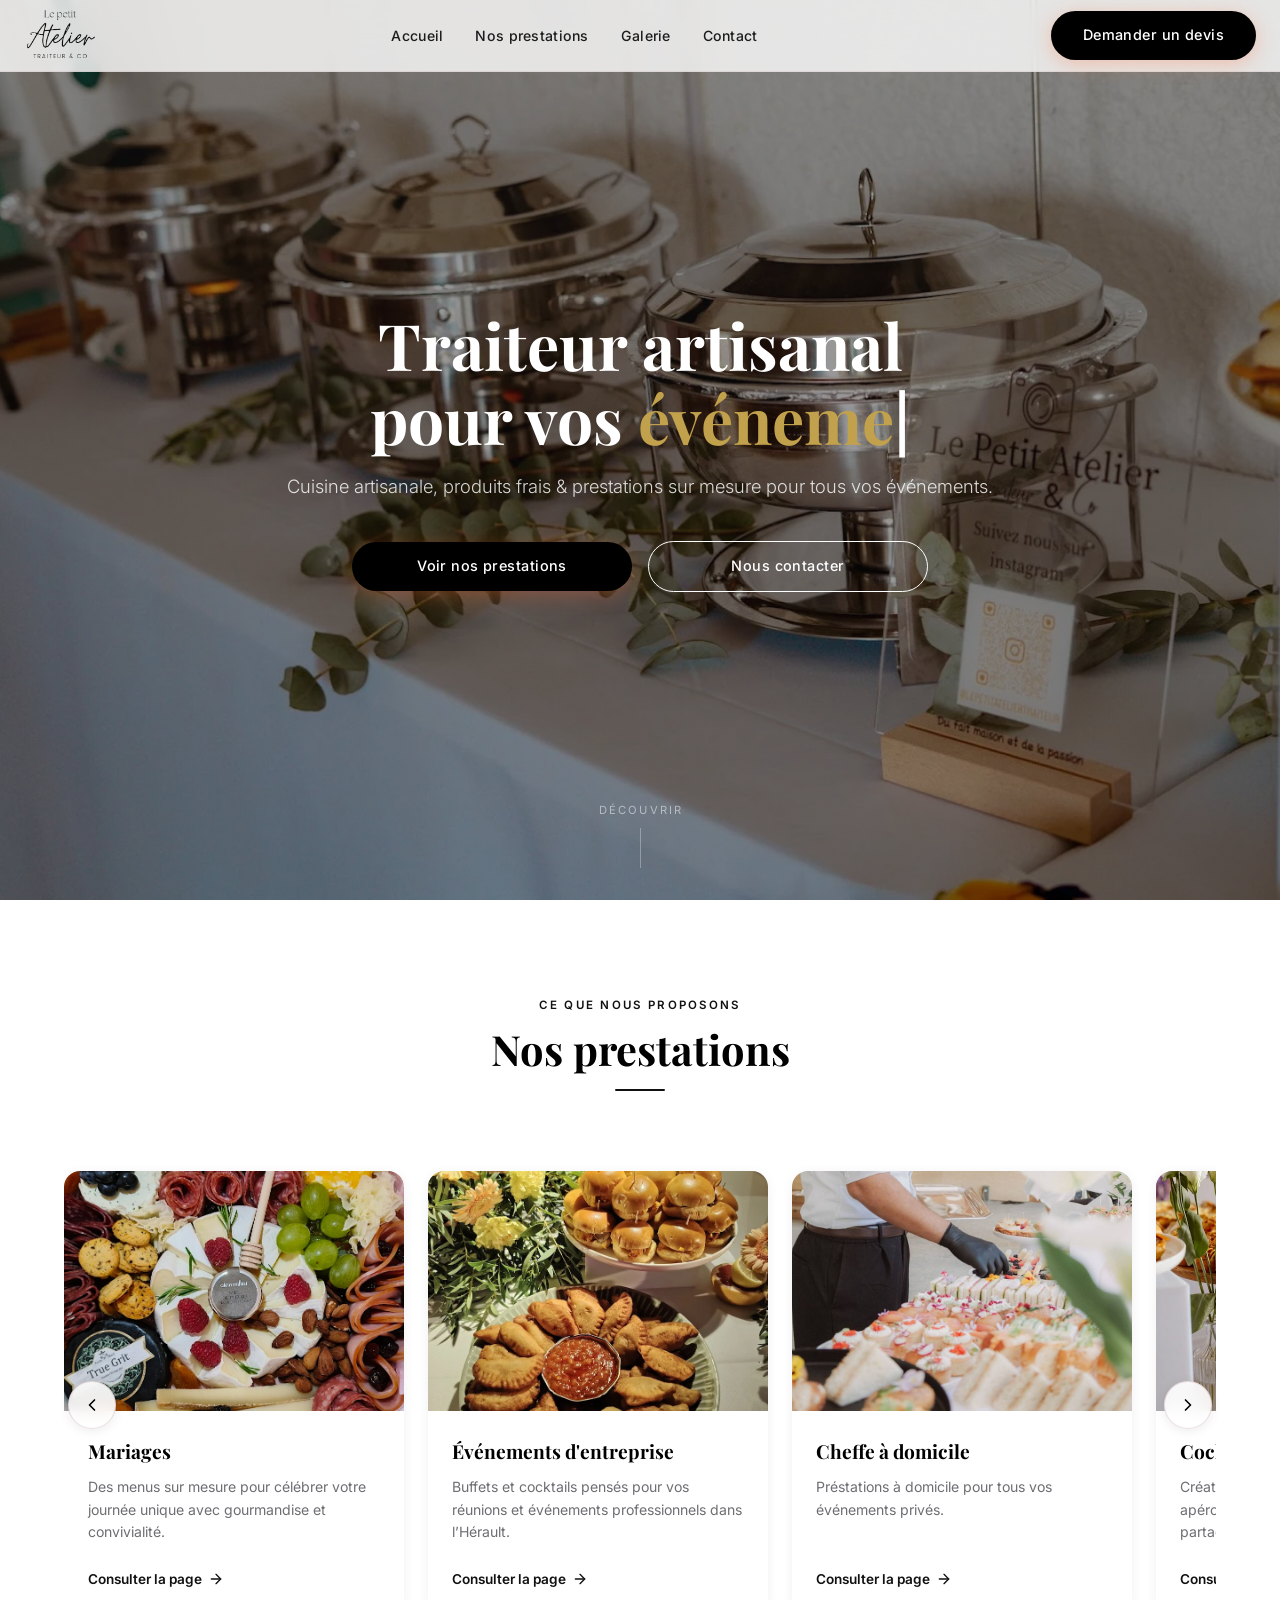
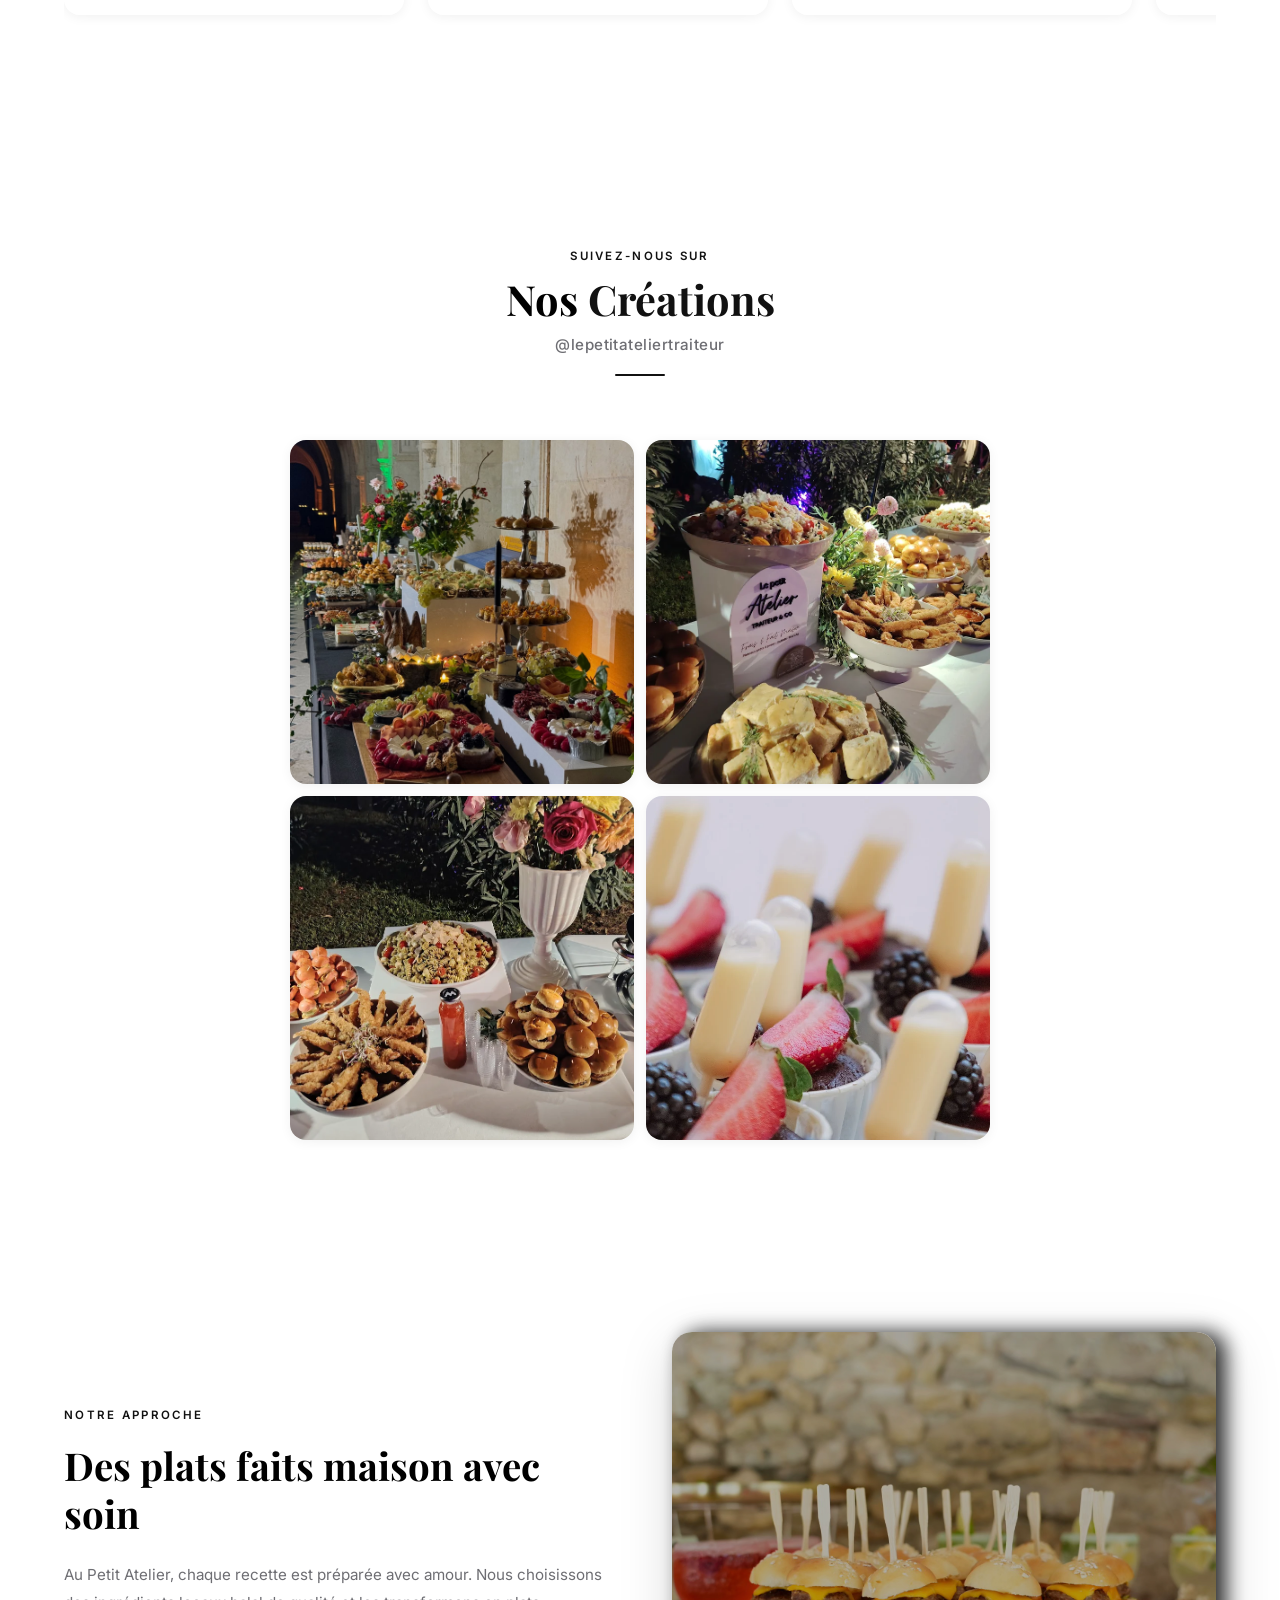
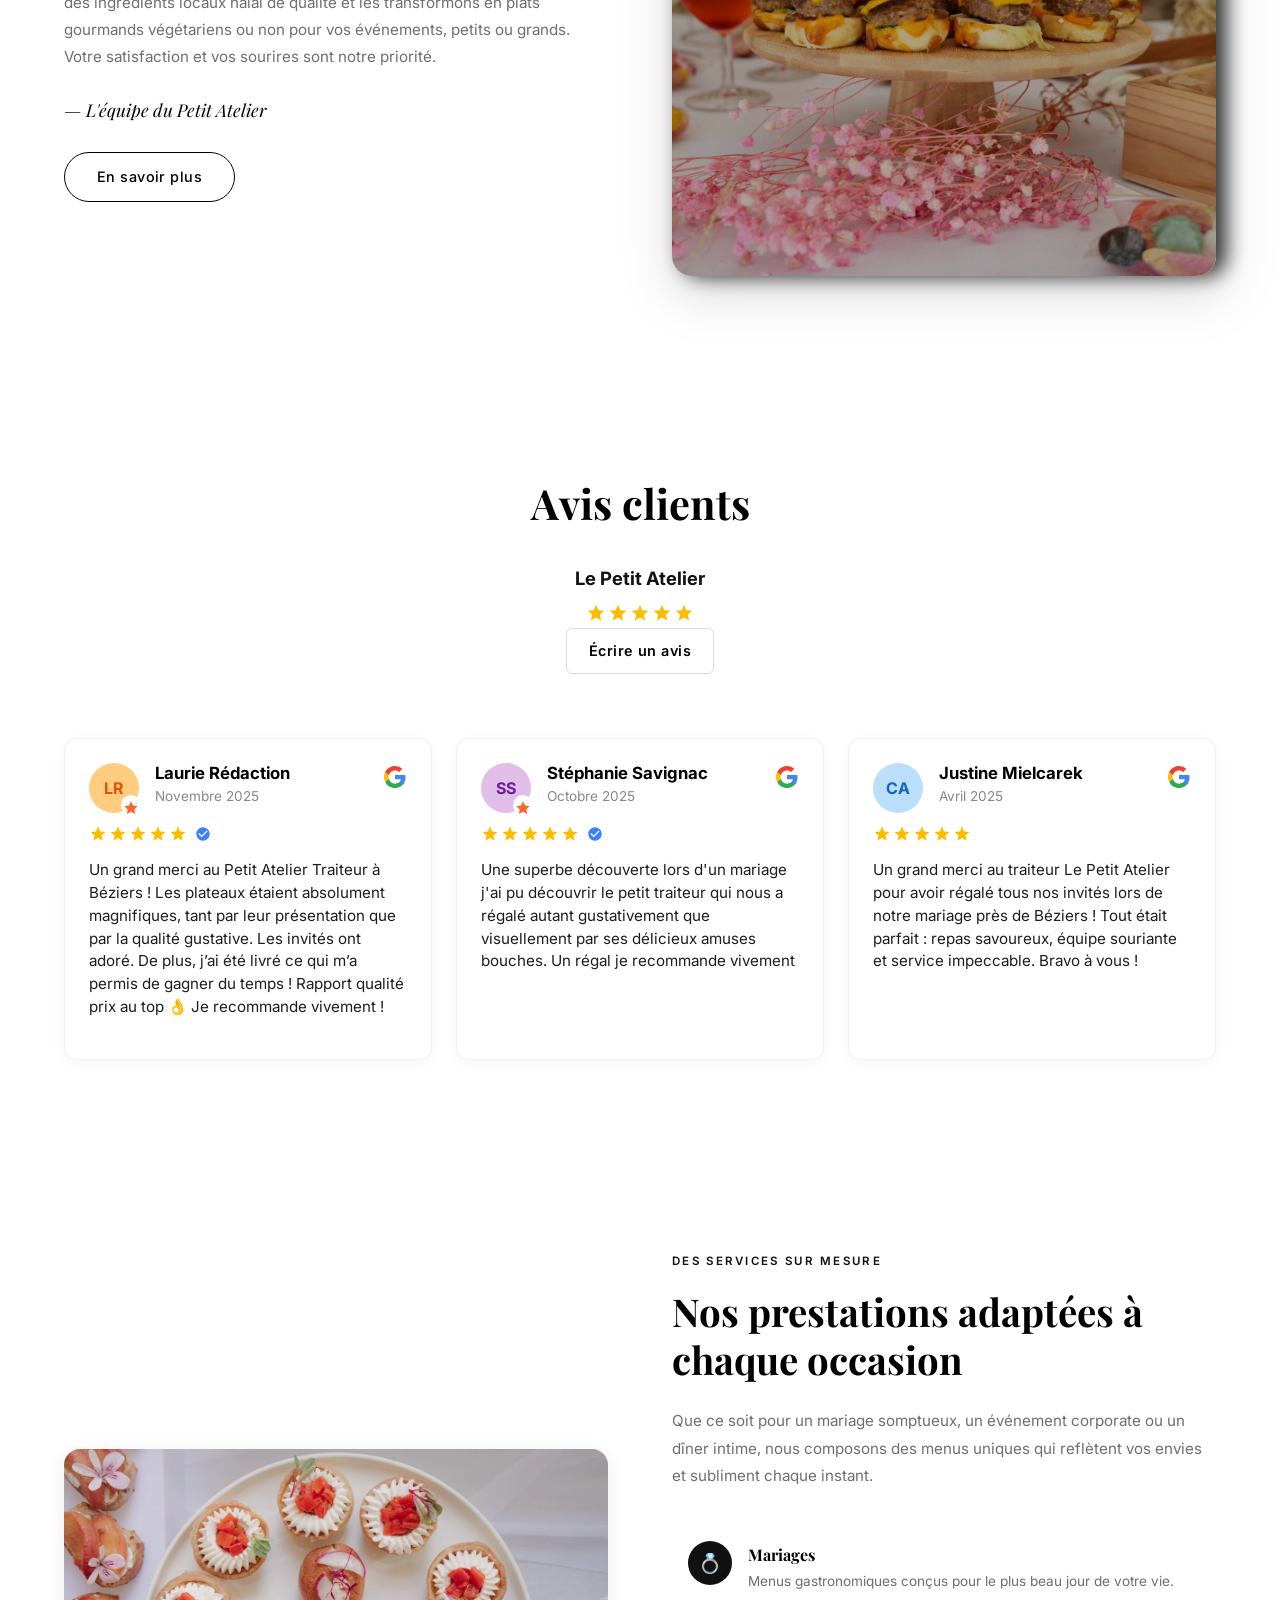
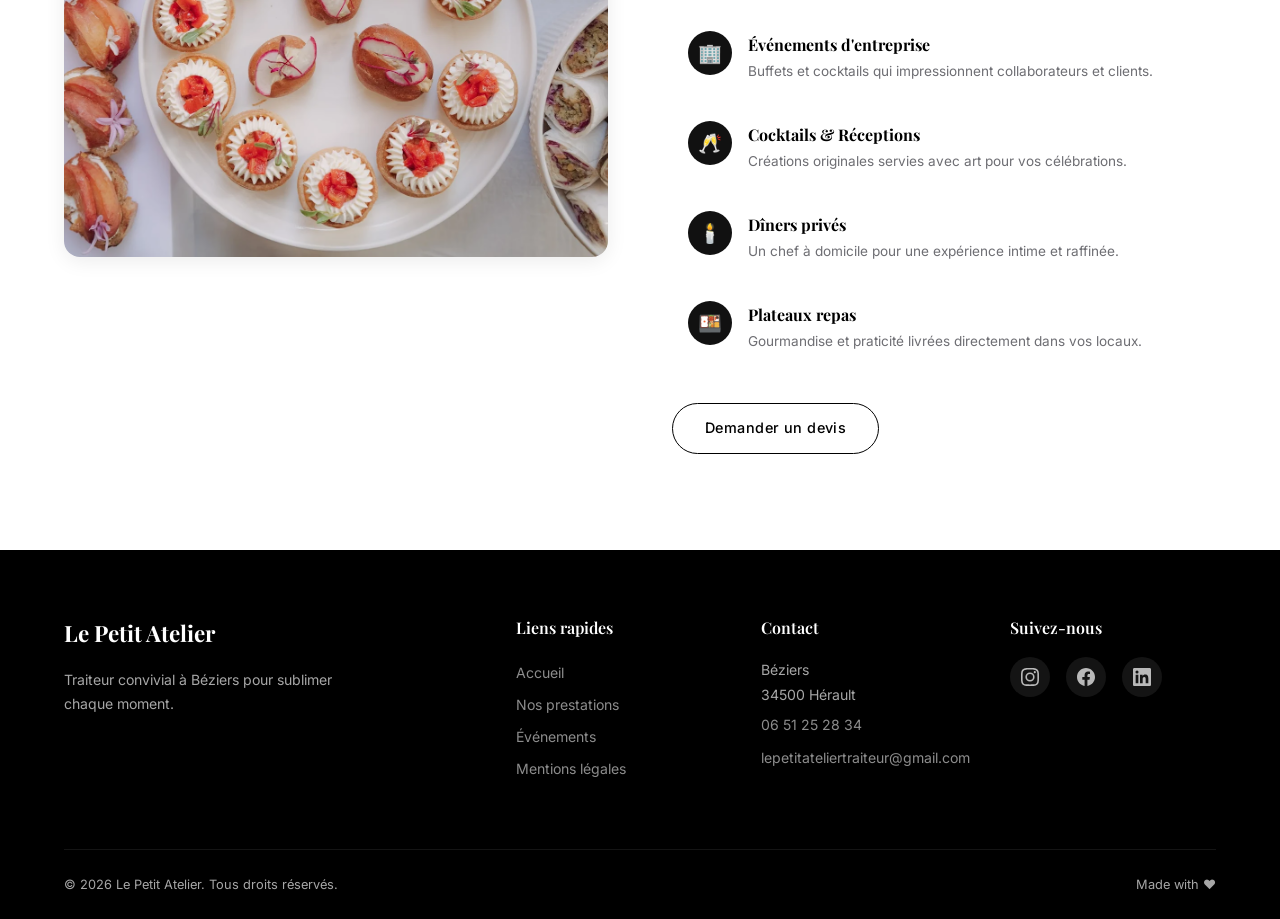
==== commit dcdab658: "Change greeting output to 'Goodbye World'" ====
--- a/index.html
+++ b/index.html
@@ -86,7 +86,6 @@
 
     <!-- Content -->
     <div class="hero__content">
-      <div class="hero__badge">100% Halal, Options végétariennes disponibles</div>
       <h1 class="hero__title">
         <span data-i18n="hero_title_prefix">Traiteur artisanal<br>pour vos</span>
         <span class="typewriter"></span>
@@ -353,8 +352,8 @@
           <span class="savoir-faire__label" data-i18n="sf_label">Notre approche</span>
           <h2 class="savoir-faire__title" data-i18n="sf_title">Des plats faits maison avec soin</h2>
           <p class="savoir-faire__desc" data-i18n="sf_desc">
-                Au Petit Atelier, chaque recette est préparée avec amour. Nous choisissons des ingrédients locaux
-                de qualité et les transformons en plats gourmands pour vos événements, petits ou grands. Votre satisfaction et vos
+                Au Petit Atelier, chaque recette est préparée avec amour. Nous choisissons des ingrédients locaux halal
+                de qualité et les transformons en plats gourmands végétariens ou non pour vos événements, petits ou grands. Votre satisfaction et vos
                 sourires sont notre priorité.
           </p>
           <p class="savoir-faire__signature" data-i18n="sf_signature">— L'équipe du Petit Atelier</p>
@@ -746,4 +745,4 @@
   <script src="script.js"></script>
 </body>
 
-</html>+</html>
--- a/styles.css
+++ b/styles.css
@@ -1764,8 +1764,18 @@
     border: none;
 }
 
+.range-mobile {
+    display: none;
+}
+
 @media (max-width: 900px) {
-    
+    .range-desktop {
+        display: none;
+    }
+
+    .range-mobile {
+        display: block;
+    }
 }
 
 
@@ -2024,4 +2034,4 @@
 
 .prestations__page {
     overflow: hidden;
-}+}
